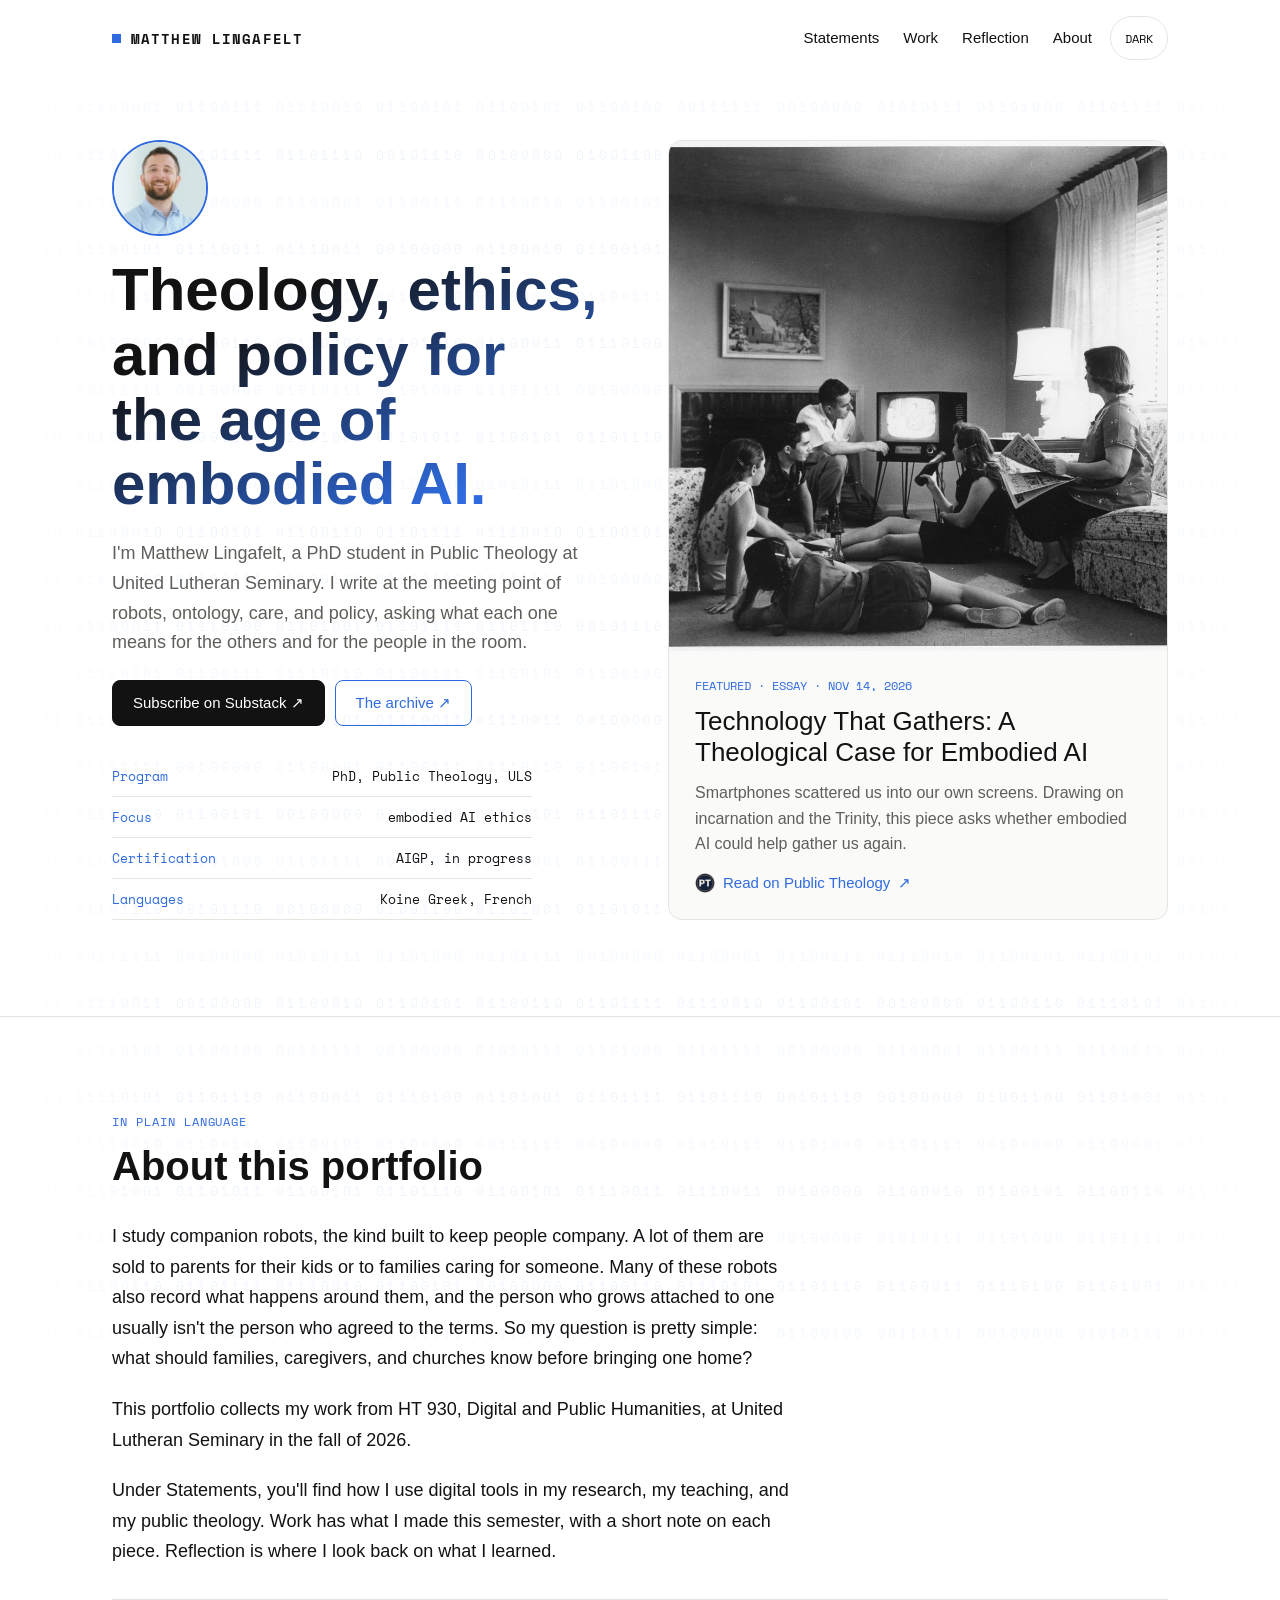
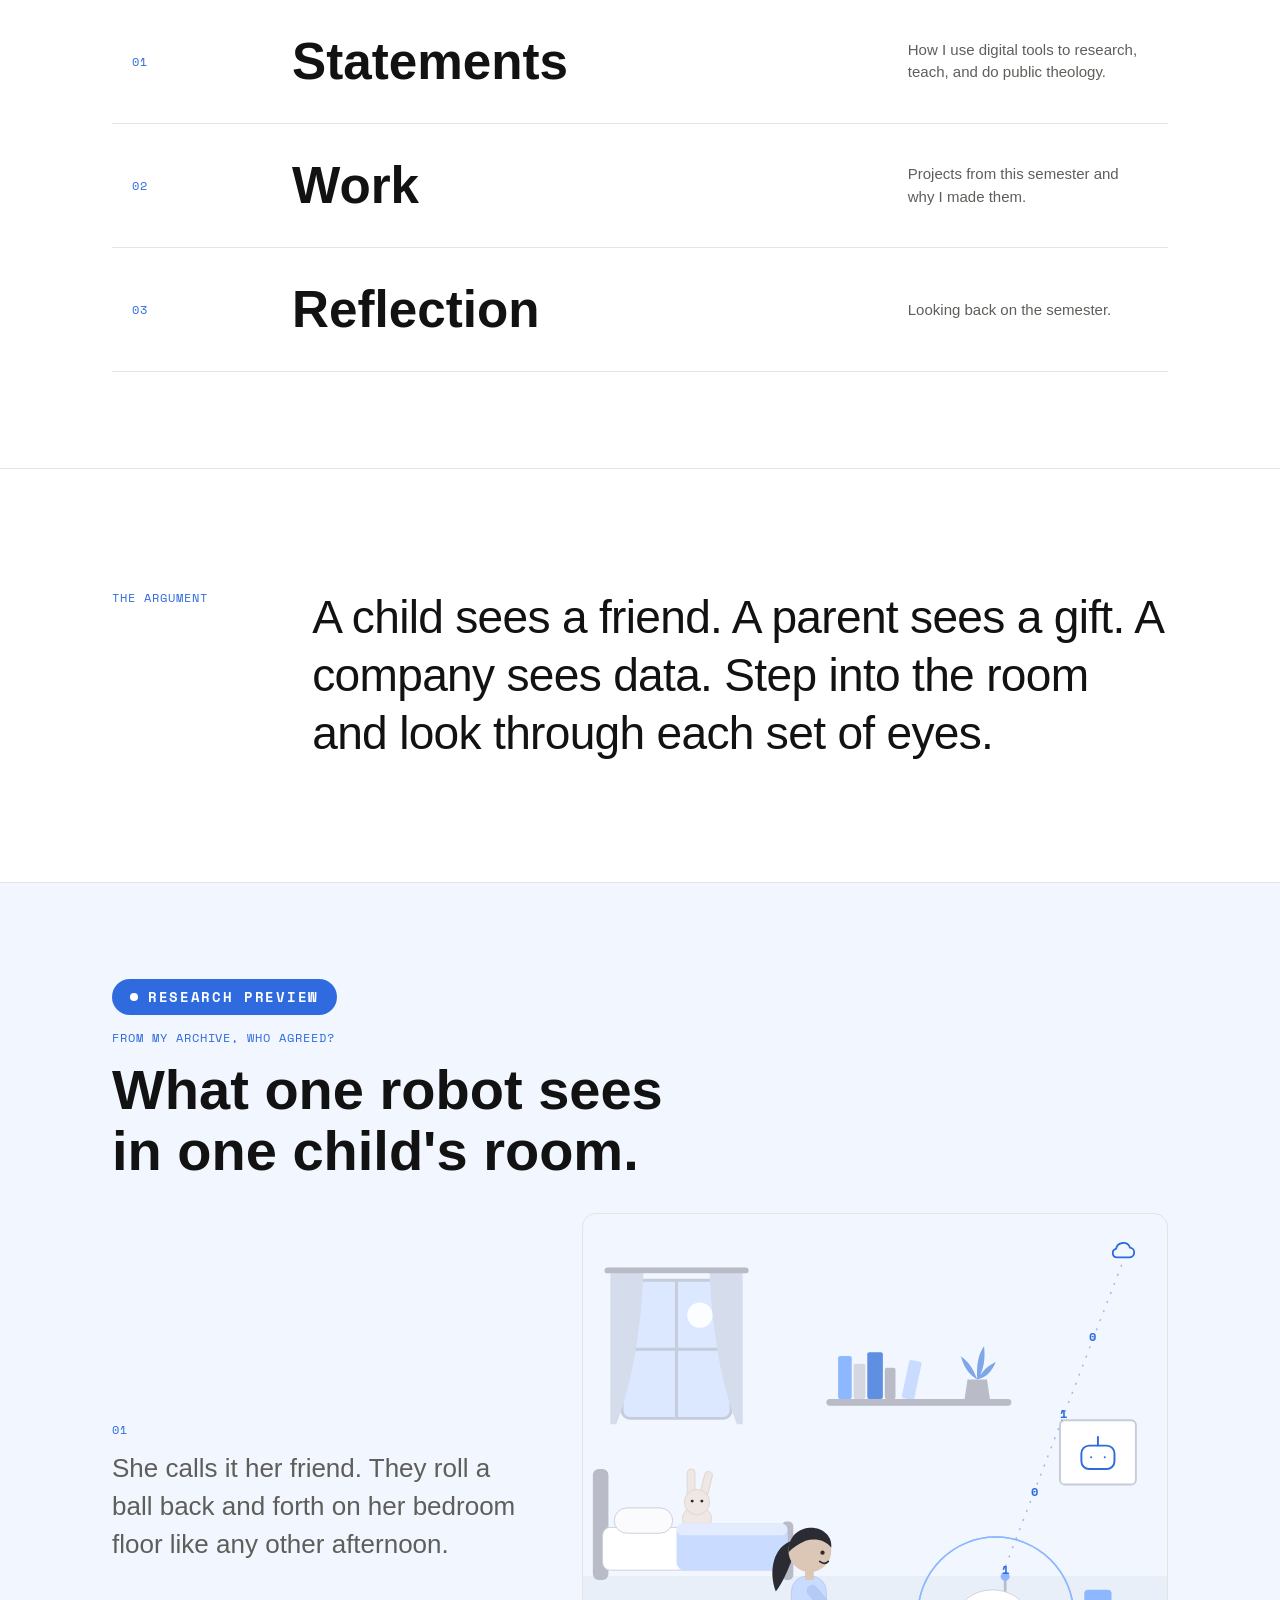
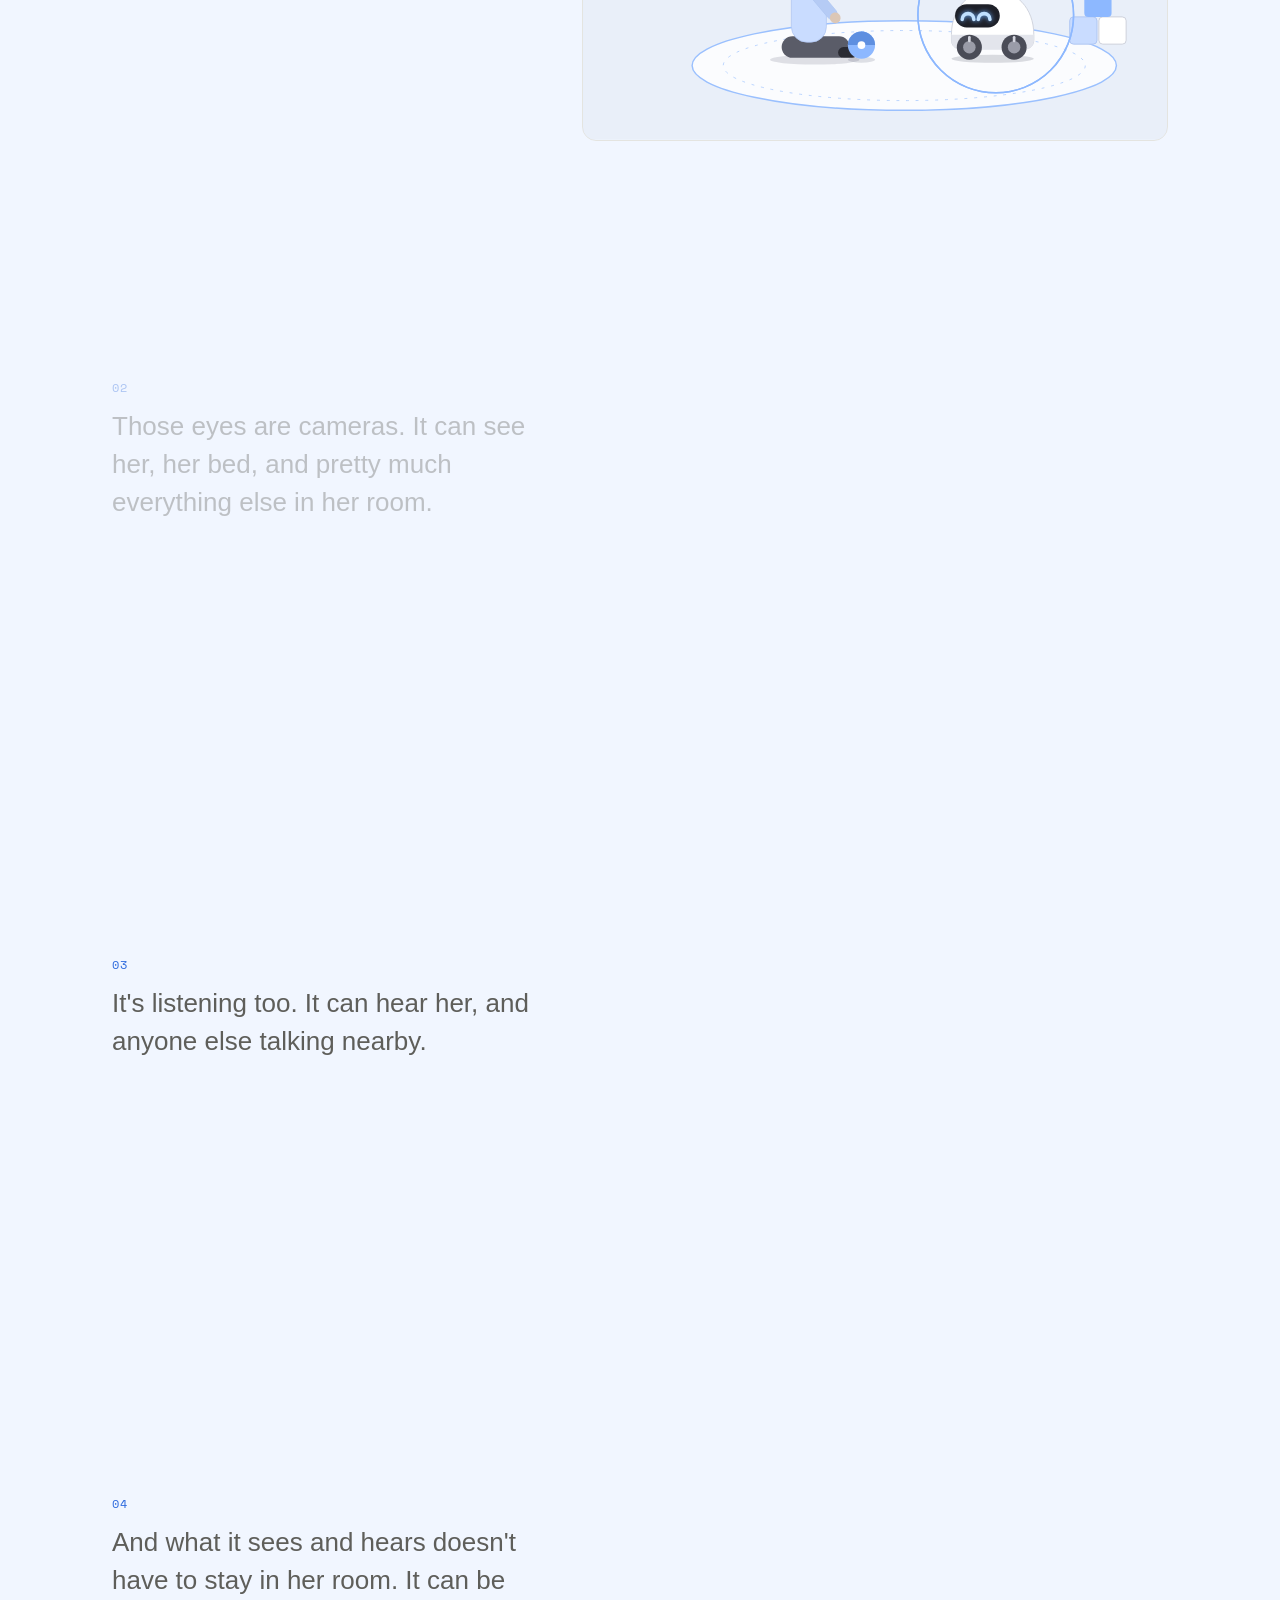
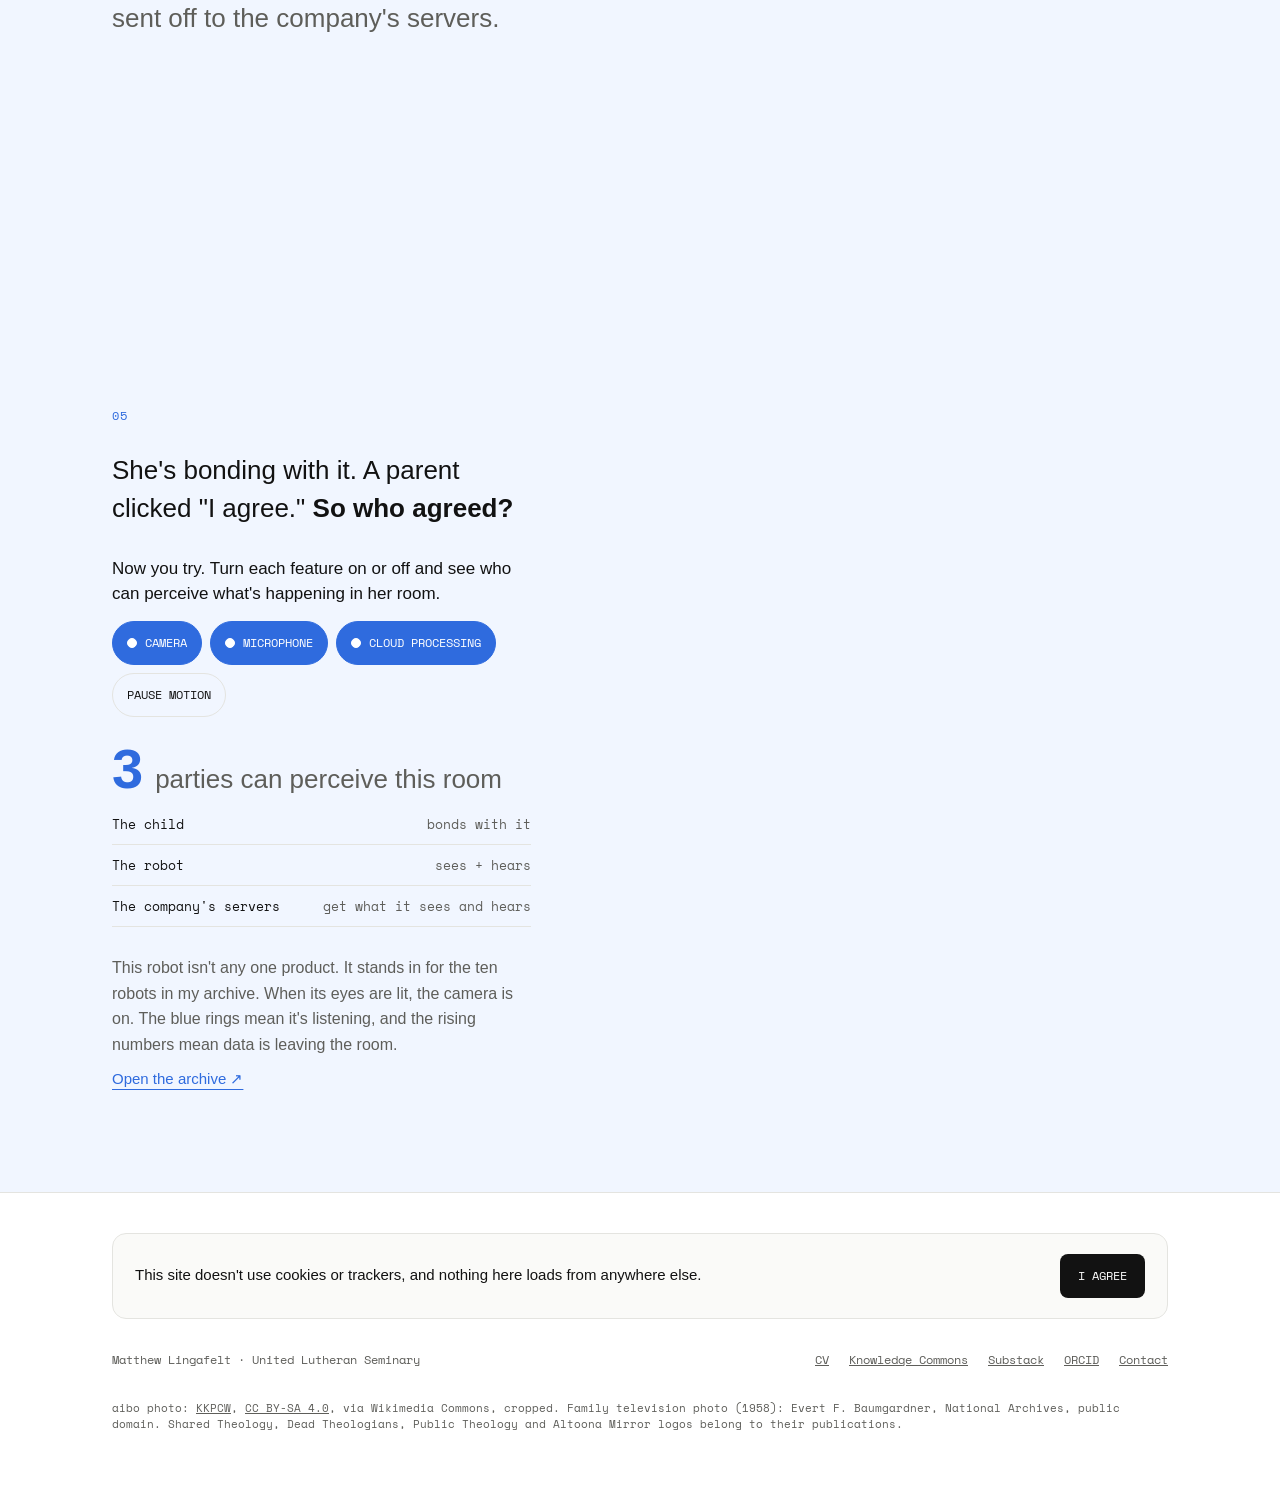
==== index.html @ e6d9fc23 "Five-page portfolio site: Home, Statements, Work, Reflection, About Replaces the single Folio page w" ====
<!doctype html>
<html lang="en">
<head>
<meta charset="utf-8">
<meta name="viewport" content="width=device-width, initial-scale=1">
<title>Matthew Lingafelt · Theology, ethics, and policy for the age of embodied AI</title>
<meta name="description" content="Matthew Lingafelt is a PhD student in Public Theology at United Lutheran Seminary. He writes at the meeting point of robots, ontology, care, and policy.">
<link rel="canonical" href="https://mattlingafelt.com/">
<meta property="og:url" content="https://mattlingafelt.com/">
<meta property="og:title" content="Matthew Lingafelt · Theology, ethics, and policy for the age of embodied AI">
<meta property="og:description" content="Matthew Lingafelt is a PhD student in Public Theology at United Lutheran Seminary. He writes at the meeting point of robots, ontology, care, and policy.">
<meta property="og:type" content="website">
<meta property="og:image" content="https://mattlingafelt.com/images/family-watching-television-1958.jpg">
<meta property="og:image:alt" content="A family watching television together in their living room, 1958.">
<link rel="icon" href="favicon.svg" type="image/svg+xml">
<link rel="stylesheet" href="css/site.css">
<script type="application/ld+json">
{
  "@context": "https://schema.org",
  "@type": "Person",
  "name": "Matthew Lingafelt",
  "jobTitle": "PhD student, Public Theology and Ethics",
  "affiliation": { "@type": "CollegeOrUniversity", "name": "United Lutheran Seminary" },
  "image": "https://mattlingafelt.com/headshot.jpg",
  "sameAs": [
    "https://orcid.org/0009-0001-2127-9851",
    "https://profile.hcommons.org/members/MRLingafelt/",
    "https://mrlingafelt.hcommons.org/",
    "https://sharedtheology.substack.com",
    "https://www.linkedin.com/in/matthew-lingafelt-4976b8158/"
  ],
  "knowsAbout": ["Public theology", "Theological ethics", "Embodied AI", "Companion robots", "AI governance", "Digital humanities"]
}
</script>
</head>
<body>
<a class="skip" href="#main">Skip to content</a>
<div class="binary" aria-hidden="true"></div>

<header class="top">
  <div class="wrap">
    <a class="brand" href="index.html">MATTHEW LINGAFELT</a>
    <nav aria-label="Primary">
      <a href="statements.html">Statements</a>
      <a href="work.html">Work</a>
      <a href="reflection.html">Reflection</a>
      <a href="about.html">About</a>
    </nav>
    <button type="button" class="pill" id="theme">Dark</button>
  </div>
</header>

<main id="main">
<section id="top" class="sec hero">
  <div class="wrap herocontent">
    <div class="intro">
      <img src="headshot.jpg" alt="Matthew Lingafelt" width="96" height="96">
      <h1>Theology, ethics, and policy for the age of embodied AI.</h1>
      <p class="lede" data-load>I'm Matthew Lingafelt, a PhD student in Public Theology at United Lutheran Seminary. I write at the meeting point of robots, ontology, care, and policy, asking what each one means for the others and for the people in the room.</p>
      <div class="cta">
        <a href="https://sharedtheology.substack.com">Subscribe on Substack ↗</a>
        <a href="https://whoagreed.hcommons.org">The archive ↗</a>
      </div>
      <dl class="facts">
        <div><dt>Program</dt><dd>PhD, Public Theology, ULS</dd></div>
        <div><dt>Focus</dt><dd>embodied AI ethics</dd></div>
        <div><dt>Certification</dt><dd>AIGP, in progress</dd></div>
        <div><dt>Languages</dt><dd>Koine Greek, French</dd></div>
      </dl>
    </div>
    <a class="feature" href="https://publictheology.com/technology-that-gathers-a-theological-case-for-embodied-ai/">
      <div class="banner"><img src="images/family-watching-television-1958.jpg" alt="" width="960" height="941"></div>
      <div>
        <span class="tag" style="letter-spacing:0">FEATURED · ESSAY · NOV 14, 2026</span>
        <h2>Technology That Gathers: A Theological Case for Embodied AI</h2>
        <p data-load>Smartphones scattered us into our own screens. Drawing on incarnation and the Trinity, this piece asks whether embodied AI could help gather us again.</p>
        <span class="read venue"><img src="logos/public-theology.png" alt="" width="20" height="20">Read on Public Theology <span class="ch-arrow" aria-hidden="true">↗</span></span>
      </div>
    </a>
  </div>
</section>

<section id="portfolio" class="sec">
  <div class="wrap panel">
    <div style="display:flex;flex-direction:column;gap:14px">
      <span class="tag">IN PLAIN LANGUAGE</span>
      <h2>About this portfolio</h2>
    </div>
    <div class="prose">
      <p>I study companion robots, the kind built to keep people company. A lot of them are sold to parents for their kids or to families caring for someone. Many of these robots also record what happens around them, and the person who grows attached to one usually isn't the person who agreed to the terms. So my question is pretty simple: what should families, caregivers, and churches know before bringing one home?</p>
      <p>This portfolio collects my work from HT 930, Digital and Public Humanities, at United Lutheran Seminary in the fall of 2026.</p>
      <p>Under Statements, you'll find how I use digital tools in my research, my teaching, and my public theology. Work has what I made this semester, with a short note on each piece. Reflection is where I look back on what I learned.</p>
    </div>
    <div class="list">
      <a class="ch up" href="statements.html">
        <span class="ch-fill" aria-hidden="true"></span>
        <span class="tag">01</span>
        <span class="ch-title">Statements</span>
        <span class="ch-info">How I use digital tools to research, teach, and do public theology.</span>
      </a>
      <a class="ch up" href="work.html">
        <span class="ch-fill" aria-hidden="true"></span>
        <span class="tag">02</span>
        <span class="ch-title">Work</span>
        <span class="ch-info">Projects from this semester and why I made them.</span>
      </a>
      <a class="ch up" href="reflection.html">
        <span class="ch-fill" aria-hidden="true"></span>
        <span class="tag">03</span>
        <span class="ch-title">Reflection</span>
        <span class="ch-info">Looking back on the semester.</span>
      </a>
    </div>
  </div>
</section>

<section class="sec">
  <div class="wrap panel split lectio">
    <span class="tag" style="flex:1 1 160px">THE ARGUMENT</span>
    <p data-words="ink cover 8 40 22">A child sees a friend. A parent sees a gift. A company sees data. Step into the room and look through each set of eyes.</p>
  </div>
</section>

<section id="room" class="sec noexit">
  <div class="shutter" aria-hidden="true"><svg viewBox="-100 -100 200 200" preserveAspectRatio="xMidYMid slice"></svg></div>
  <div class="wrap panel">
    <div style="display:flex;flex-direction:column;gap:14px">
      <span class="badge">RESEARCH PREVIEW</span>
      <span class="tag">FROM MY ARCHIVE, WHO AGREED?</span>
      <h2 style="font-size:clamp(34px,4.4vw,56px);line-height:1.08;text-wrap:balance">What one robot sees in one child's room.</h2>
    </div>

    <div class="story">
    <div class="room" role="img" aria-label="Animated illustration: a girl sits on the rug in her bedroom, rolling a ball back and forth with a small wheeled companion robot. Lit eyes, blue rings and rising digits show the robot watching, listening and sending data out.">
      <svg viewBox="0 0 600 540" aria-hidden="true">
        <rect class="floor" y="372" width="600" height="168"/>
        <!-- window -->
        <rect class="pane" x="40" y="68" width="112" height="142" rx="8"/>
        <circle cx="120" cy="104" r="13" fill="#FFFFFF" opacity=".9"/>
        <path class="frame" d="M96 68V210M40 139H152"/>
        <rect class="frame" x="40" y="68" width="112" height="142" rx="8"/>
        <path class="curtain" d="M28 60H62C60 110 52 170 34 216H28Z"/>
        <path class="curtain" d="M164 60H130C132 110 140 170 158 216H164Z"/>
        <rect class="wood" x="22" y="55" width="148" height="6" rx="3"/>
        <!-- shelf: books and a plant -->
        <rect x="262" y="146" width="14" height="44" rx="2" fill="#8DB8FF"/>
        <rect x="278" y="154" width="12" height="36" rx="2" fill="#D5D7E0"/>
        <rect x="292" y="142" width="16" height="48" rx="2" fill="#5E8FE0"/>
        <rect x="310" y="158" width="11" height="32" rx="2" fill="#B9BBC6"/>
        <rect x="327" y="150" width="13" height="40" rx="2" fill="#C9DCFF" transform="rotate(12 333 190)"/>
        <path d="M405 170C398 152 392 150 388 146C392 160 398 166 405 170ZM405 170C404 150 408 142 412 136C414 152 410 164 405 170ZM405 170C412 158 420 154 424 152C420 162 414 168 405 170Z" fill="#7FA6E8"/>
        <path d="M392 190h26l-3-20h-20Z" fill="#B9BBC6"/>
        <rect class="wood" x="250" y="190" width="190" height="7" rx="3.5"/>
        <!-- her drawing of the robot -->
        <rect class="paper" x="490" y="212" width="78" height="66" rx="5"/>
        <rect class="doodle" x="512" y="238" width="34" height="24" rx="8"/>
        <path class="doodle" d="M529 238v-9M522 250h.1M536 250h.1"/>
        <!-- bed, with a stuffed rabbit against the pillow -->
        <rect class="wood" x="10" y="262" width="16" height="114" rx="6"/>
        <rect class="wood" x="204" y="316" width="12" height="60" rx="5"/>
        <rect x="20" y="322" width="190" height="44" rx="8" fill="#FFFFFF" stroke="#CDD0DA"/>
        <rect x="32" y="302" width="60" height="26" rx="13" fill="#FBFBFE" stroke="#CDD0DA"/>
        <g fill="#EFE7E3" stroke="#D9CFC9" stroke-width=".75">
          <rect x="107" y="262" width="8" height="30" rx="4"/>
          <rect x="119" y="264" width="8" height="28" rx="4" transform="rotate(14 123 292)"/>
          <ellipse cx="117" cy="313" rx="15" ry="13"/>
          <circle cx="117" cy="296" r="13"/>
        </g>
        <path d="M112 295h.1M122 295h.1" stroke="#2A2B33" stroke-width="3" stroke-linecap="round"/>
        <rect x="96" y="318" width="114" height="48" rx="8" fill="#C9DCFF"/>
        <rect x="96" y="318" width="114" height="12" rx="6" fill="#E3ECFF"/>
        <!-- rug and blocks -->
        <ellipse class="rug" cx="330" cy="464" rx="218" ry="46"/>
        <ellipse cx="330" cy="464" rx="186" ry="36" fill="none" stroke="var(--soft)" stroke-dasharray="3 7" opacity=".6"/>
        <rect x="500" y="414" width="28" height="28" rx="4" fill="#C9DCFF" stroke="#AFC6F2"/>
        <rect x="530" y="414" width="28" height="28" rx="4" fill="#FFFFFF" stroke="#CDD0DA"/>
        <rect x="515" y="386" width="28" height="28" rx="4" fill="#8DB8FF"/>
        <!-- microphone rings -->
        <circle class="ring" cx="424" cy="412" r="80"/>
        <circle class="ring" cx="424" cy="412" r="80"/>
        <!-- the girl -->
        <ellipse cx="238" cy="458" rx="46" ry="5" fill="#0B1430" opacity=".12"/>
        <rect x="204" y="434" width="70" height="22" rx="11" fill="#5A5C68"/>
        <rect x="262" y="445" width="20" height="11" rx="5.5" fill="#2A2B33"/>
        <g class="play-lean">
          <path class="play-tail" d="M214 336C196 342 190 366 198 388C206 378 211 364 216 352Z" fill="#2A2B33"/>
          <rect x="214" y="372" width="36" height="68" rx="16" fill="#C9DCFF" stroke="#AFC6F2" stroke-width=".75"/>
          <rect x="228" y="362" width="9" height="14" fill="#DCC7B6"/>
          <circle cx="233" cy="346" r="22" fill="#DCC7B6"/>
          <path d="M211 347.5C211 330 222.7 322.5 234.5 322.5C246.2 322.5 256.5 331.3 255 343C249 334.3 237.4 332.8 228.6 335.7C221.3 338.7 215.4 343 211 347.5Z" fill="#2A2B33"/>
          <circle cx="246" cy="348" r="2.2" fill="#2A2B33"/>
          <path d="M243 357q5 4 9 0" fill="none" stroke="#2A2B33" stroke-width="1.6" stroke-linecap="round"/>
          <g class="play-arm">
            <rect x="229" y="382" width="11" height="42" rx="5.5" fill="#B5CBF5" stroke="#AFC6F2" stroke-width=".75"/>
            <circle cx="234.5" cy="424" r="5.5" fill="#DCC7B6"/>
          </g>
        </g>
        <!-- the ball they roll back and forth -->
        <g class="play-ball">
          <ellipse cx="286" cy="458" rx="14" ry="3" fill="#0B1430" opacity=".12"/>
          <g class="play-spin">
            <circle cx="286" cy="443" r="14" fill="#8DB8FF"/>
            <path d="M272 443a14 14 0 0 1 28 0Z" fill="#5E8FE0"/>
            <circle cx="286" cy="443" r="4" fill="#FFFFFF"/>
          </g>
        </g>
        <!-- the robot, facing her -->
        <g transform="translate(476 366) scale(-.92 .92)"><g class="play-bot">
          <ellipse cx="60" cy="99" rx="46" ry="4.5" fill="#0B1430" opacity=".14"/>
          <g class="fx-ant"><rect x="44.5" y="8" width="3" height="18" rx="1.5" fill="#B9BBC6"/><circle cx="46" cy="7" r="5" fill="#8DB8FF"/></g>
          <path d="M14 72C14 42 34 22 60 22C86 22 106 42 106 72L106 78C106 84 102 88 96 88L24 88C18 88 14 84 14 78Z" fill="#FFFFFF" stroke="#CDD0DA"/>
          <path d="M14 72L106 72L106 78C106 84 102 88 96 88L24 88C18 88 14 84 14 78Z" fill="#E3E5EC"/>
          <rect x="52" y="38" width="50" height="26" rx="13" fill="#1E2028"/>
          <g class="fx-blink" style="filter:drop-shadow(0 0 3px #6FB0FF)" fill="none" stroke="#BFE0FF" stroke-width="4" stroke-linecap="round"><path d="M63 55a6.5 6.5 0 0 1 13 0"/><path d="M81 55a6.5 6.5 0 0 1 13 0"/></g>
          <g class="play-wheel"><circle cx="36" cy="86" r="14" fill="#4A4C57"/><circle cx="36" cy="86" r="7" fill="#9A9CA8"/><rect x="34.5" y="73.5" width="3" height="7" rx="1.5" fill="#D5D7E0"/></g>
          <g class="play-wheel"><circle cx="86" cy="86" r="14" fill="#4A4C57"/><circle cx="86" cy="86" r="7" fill="#9A9CA8"/><rect x="84.5" y="73.5" width="3" height="7" rx="1.5" fill="#D5D7E0"/></g>
        </g></g>
        <!-- cloud processing: digits leave the robot for the cloud -->
        <g class="send">
          <path class="link" d="M434 362L555 48"/>
          <path class="fx-pulse" transform="translate(540 22) scale(1.25)" d="M7 18h10a4 4 0 0 0 .6-7.96A6 6 0 0 0 6.1 11.1 3.5 3.5 0 0 0 7 18Z"/>
          <text class="bit" x="430" y="370" style="--j:0">1</text>
          <text class="bit" x="430" y="370" style="--j:1">0</text>
          <text class="bit" x="430" y="370" style="--j:2">1</text>
          <text class="bit" x="430" y="370" style="--j:3">0</text>
        </g>
      </svg>
    </div>

    <ol class="steps">
      <li class="step" data-state=""><span class="step-n">01</span><p>She calls it her friend. They roll a ball back and forth on her bedroom floor like any other afternoon.</p></li>
      <li class="step" data-state="camera"><span class="step-n">02</span><p>Those eyes are cameras. It can see her, her bed, and pretty much everything else in her room.</p></li>
      <li class="step" data-state="camera mic"><span class="step-n">03</span><p>It's listening too. It can hear her, and anyone else talking nearby.</p></li>
      <li class="step" data-state="camera mic cloud"><span class="step-n">04</span><p>And what it sees and hears doesn't have to stay in her room. It can be sent off to the company's servers.</p></li>
      <li class="step final" data-state="camera mic cloud"><span class="step-n">05</span><p>She's bonding with it. A parent clicked "I agree." <strong>So who agreed?</strong></p>
        <div class="sense">
          <fieldset>
            <legend>Now you try. Turn each feature on or off and see who can perceive what's happening in her room.</legend>
            <label class="pill tog"><input type="checkbox" value="camera" checked>Camera</label>
            <label class="pill tog"><input type="checkbox" value="mic" checked>Microphone</label>
            <label class="pill tog"><input type="checkbox" value="cloud" checked>Cloud processing</label>
            <button type="button" class="pill" id="pause" aria-pressed="false">Pause motion</button>
          </fieldset>
          <div>
            <p class="count" aria-live="polite"><b id="n">3</b><span id="nl">parties can perceive this room</span></p>
            <ul class="parties" id="parties"></ul>
          </div>
        </div>
        <div class="caption">
          <p class="para" data-words="pmut cover 6 22 20">This robot isn't any one product. It stands in for the ten robots in my archive. When its eyes are lit, the camera is on. The blue rings mean it's listening, and the rising numbers mean data is leaving the room.</p>
          <a href="https://whoagreed.hcommons.org">Open the archive ↗</a>
        </div>
      </li>
    </ol>
    </div>
  </div>
</section>
</main>

<footer>
  <div class="wrap">
    <div class="consent" role="region" aria-label="Consent notice">
      <span id="consent" aria-live="polite">This site doesn't use cookies or trackers, and nothing here loads from anywhere else.</span>
      <button type="button" id="agree">I AGREE</button>
    </div>
    <div class="foot">
      <span>Matthew Lingafelt · United Lutheran Seminary</span>
      <nav aria-label="Elsewhere">
        <a href="https://mrlingafelt.hcommons.org/cv/">CV</a>
        <a href="https://profile.hcommons.org/members/MRLingafelt/">Knowledge Commons</a>
        <a href="https://sharedtheology.substack.com">Substack</a>
        <a href="https://orcid.org/0009-0001-2127-9851">ORCID</a>
        <a href="about.html#contact">Contact</a>
      </nav>
    </div>
    <p class="credit">aibo photo: <a href="https://commons.wikimedia.org/wiki/File:Aibo_ERS-1000_-_1.jpg">KKPCW</a>, <a href="https://creativecommons.org/licenses/by-sa/4.0/">CC BY-SA 4.0</a>, via Wikimedia Commons, cropped. Family television photo (1958): Evert F. Baumgardner, National Archives, public domain. Shared Theology, Dead Theologians, Public Theology and Altoona Mirror logos belong to their publications.</p>
  </div>
</footer>


<script src="js/site.js" defer></script>
</body>
</html>
---- css/site.css ----
/* fonts are served from this folder so the footer's "no third parties" stays true (all three are SIL Open Font License) */
@font-face{font-family:'Space Grotesk';font-weight:400 600;font-display:swap;src:url(../fonts/space-grotesk.woff2) format('woff2')}
@font-face{font-family:'Oxanium';font-weight:500 700;font-display:swap;src:url(../fonts/oxanium.woff2) format('woff2')}
@font-face{font-family:'Space Mono';font-weight:400;font-display:swap;src:url(../fonts/space-mono-400.woff2) format('woff2')}
@font-face{font-family:'Space Mono';font-weight:700;font-display:swap;src:url(../fonts/space-mono-700.woff2) format('woff2')}
/* white by default; dark only when the visitor asks for it */
:root{color-scheme:light;
--bg:light-dark(#FFFFFF,#111110);--ink:light-dark(#121212,#F3F3EF);--muted:light-dark(#5E5E5A,#A9A9A3);--line:light-dark(#E4E4E0,#2C2C2A);--card:light-dark(#FAFAF8,#181817);
--accent:light-dark(#2F6BDE,#8DB8FF);--soft:#8DB8FF;--wash:light-dark(#F1F6FF,#121A2B);--on-accent:light-dark(#FFFFFF,#0B1220);--shelf:light-dark(#D5DCEB,#2A3550);
--tone-a:light-dark(#6FA0F2,#5E8FE0);--tone-b:#8DB8FF;--ghost:light-dark(#D4D4D0,#3C3C3A);--flash:light-dark(#5B8FE8,#8DB8FF);
--mono:'Space Mono',ui-monospace,monospace;--display:'Oxanium','Space Grotesk',sans-serif}
:root[data-theme=dark]{color-scheme:dark}
*{box-sizing:border-box}
html{scroll-padding-top:76px}
body{margin:0;background:var(--bg);color:var(--ink);font-family:'Space Grotesk','Helvetica Neue',Arial,sans-serif}
a{color:inherit}a:hover{opacity:.7}
:focus-visible{outline:2px solid var(--accent);outline-offset:3px;border-radius:4px}
[hidden]{display:none!important}
h1,h2,h3,p,dl,dd,ul{margin:0}
ul{list-style:none;padding:0}
h1,h2,.ch-title{font-family:var(--display);font-weight:600}
h2{font-size:40px}
.wrap{max-width:1120px;margin:0 auto;padding-inline:32px}
.mono{font-family:var(--mono);font-size:12px}
.tag{font-family:var(--mono);font-size:12px;letter-spacing:.08em;color:var(--accent)}
.skip{position:absolute;left:-999px}.skip:focus{left:12px;top:12px;z-index:20;background:var(--bg);padding:10px 14px}
.pill{font-family:var(--mono);font-size:12px;text-transform:uppercase;padding:10px 14px;min-height:44px;border-radius:999px;cursor:pointer;background:transparent;color:var(--ink);border:1px solid var(--line);transition:background .2s,color .2s,border-color .2s}
.pill:hover{border-color:var(--accent)}
.pill[aria-pressed=true],.tog:has(:checked){background:var(--accent);color:var(--on-accent);border-color:var(--accent)}

.top{position:relative;z-index:9}
.top .wrap{padding-block:16px;display:flex;flex-wrap:wrap;justify-content:space-between;align-items:center;gap:12px 18px}
.top a{text-decoration:none}
.brand{display:inline-flex;align-items:center;gap:10px;font-family:var(--mono);font-weight:700;font-size:14px;letter-spacing:.08em}
.brand::before{content:"";width:9px;height:9px;background:var(--accent)}
.top nav{display:flex;flex-wrap:wrap;align-items:center;gap:8px 24px;font-size:15px}
.top nav a{padding-block:6px;border-bottom:2px solid transparent;transition:border-color .25s,color .25s}
.top nav a[aria-current]{color:var(--accent);border-color:var(--accent)}
.top nav{margin-left:auto}
@media (max-width:640px){.top nav{order:3;width:100%}}
@media (min-width:760px){.top{position:sticky;top:0;background:color-mix(in srgb,var(--bg) 82%,transparent);-webkit-backdrop-filter:blur(12px);backdrop-filter:blur(12px)}}

.sec{position:relative;overflow:clip;view-timeline-name:--p}
.sec:not(.hero){border-top:1px solid var(--line)}
.panel{padding-block:96px;display:flex;flex-direction:column;gap:32px}
.split{flex-direction:row;flex-wrap:wrap}
.head{display:flex;flex-wrap:wrap;justify-content:space-between;align-items:baseline;gap:12px 20px}

.herocontent{animation:resolve-load 1s ease-out both}
/* one continuous binary field behind every panel: faint between panels, swelling softly (JS sets --b) where one panel hands off to the next */
.binary{position:fixed;left:0;right:0;top:-40px;height:calc(100vh + 480px);z-index:-1;pointer-events:none;overflow:hidden;display:flex;flex-direction:column;justify-content:space-between;opacity:calc(.07 + .23*var(--b,0));transform:translateY(calc(var(--shift,0)*-1px));will-change:opacity,transform;-webkit-mask-image:linear-gradient(90deg,transparent,#000 12%,#000 88%,transparent);mask-image:linear-gradient(90deg,transparent,#000 12%,#000 88%,transparent)}
.row{white-space:nowrap;font:13px/1 var(--mono);letter-spacing:.24em;margin-left:-24px;color:var(--tone-a);animation:rip-x 3.6s ease-in-out infinite alternate,rip-o 2.8s ease-in-out infinite alternate;animation-delay:calc(var(--i)*-.3s),calc(var(--i)*-.42s)}
.row:nth-child(even){color:var(--tone-b)}
.sec.off .room *{animation-play-state:paused}

.herocontent{padding-block:64px 96px;display:flex;flex-wrap:wrap;gap:56px;align-items:stretch}
.intro{flex:1 1 420px;display:flex;flex-direction:column;gap:22px}
.intro img{width:96px;height:96px;border-radius:50%;object-fit:cover;border:2px solid var(--accent)}
h1{font-size:clamp(40px,5vw,60px);line-height:1.08}
/* the headline fades from ink into the accent blue in reading order: top-left to bottom-right */
.intro h1{width:fit-content;background:linear-gradient(to bottom right,var(--ink) 25%,var(--accent) 80%);-webkit-background-clip:text;background-clip:text;color:transparent}
.lede{font-size:18px;line-height:1.65;color:var(--muted)}
.cta{display:flex;flex-wrap:wrap;gap:10px}
.cta a{text-decoration:none;font-size:15px;padding:13px 20px;border-radius:8px;min-height:44px;display:inline-flex;align-items:center;border:1px solid var(--accent);color:var(--accent)}
.cta a:first-child{background:var(--ink);border-color:var(--ink);color:var(--bg);font-weight:500}
.facts{margin-top:8px;font-family:var(--mono);font-size:13px;max-width:420px}
.facts div,.parties li{display:flex;justify-content:space-between;gap:12px;padding:10px 0;border-bottom:1px solid var(--line)}
.facts dt{color:var(--accent)}
.feature{flex:1 1 420px;min-width:0;display:flex;flex-direction:column;border:1px solid var(--line);border-radius:14px;overflow:hidden;background:var(--card);text-decoration:none;transition:border-color .3s,transform .3s}
.feature:hover{opacity:1;border-color:var(--accent);transform:translateY(-3px)}
.feature .read{margin-top:4px;font-size:15px;color:var(--accent)}
.feature .ch-arrow{display:inline-block;font-size:inherit}
.feature:hover .ch-arrow,.feature:focus-visible .ch-arrow{transform:translate(4px,-4px)}
/* the photo grows to fill the card, so the card ends level with the left column */
.banner{flex:1 1 auto;min-height:220px;position:relative;background:#2a2a2a}
.banner img{position:absolute;inset:0;width:100%;height:100%;object-fit:cover;object-position:50% 62%}
.cosmos i{position:absolute;border-radius:50%}
.feature>div:last-child{padding:26px;display:flex;flex-direction:column;gap:12px}
.feature h2{font-family:inherit;font-size:26px;font-weight:500;line-height:1.2}
.feature p{font-size:16px;line-height:1.6;color:var(--muted)}

.room{position:relative;aspect-ratio:10/9;border:1px solid var(--line);border-radius:14px;background:var(--wash);overflow:clip}
.room svg{display:block;width:100%;height:100%}
.room.paused *{animation-play-state:paused!important}
/* camera = lit eyes, microphone = blue rings, cloud = digits travelling up to the cloud */
.room.nocam .fx-blink{opacity:.25;filter:none!important;animation:none}
.room.nomic .ring,.room:not(.cloud) .send{display:none}
.floor{fill:var(--shelf);opacity:.3}
.rug{fill:var(--bg);stroke:var(--soft);stroke-width:1.5;opacity:.85}
.wood{fill:light-dark(#B9BBC6,#4A5674)}
.frame{fill:none;stroke:light-dark(#C5CCDA,#3A4666);stroke-width:3}
.pane{fill:light-dark(#DCE8FF,#0B1430)}
.curtain{fill:var(--shelf)}
.paper{fill:var(--bg);stroke:light-dark(#C5CCDA,#3A4666);stroke-width:2}
.doodle{fill:none;stroke:var(--accent);stroke-width:2;stroke-linecap:round}
.ring{fill:none;stroke:var(--soft);stroke-width:1.5;transform-box:fill-box;transform-origin:50% 50%;animation:ping 3.2s ease-out infinite}
.ring+.ring{animation-delay:-1.6s}
.send{fill:none;stroke:var(--accent);stroke-width:1.5;stroke-linejoin:round}
.link{stroke-dasharray:2 8;opacity:.45;animation:flow 1.2s linear infinite}
.bit{fill:var(--accent);stroke:none;font:700 12px var(--mono);transform:translate(calc(var(--j)*30px),calc(var(--j)*-80px));animation:send 3.2s linear infinite;animation-delay:calc(var(--j)*-.8s)}
/* one beat of play: she pushes the ball, the robot rolls up and nudges it back */
.play-ball,.play-spin,.play-arm,.play-lean,.play-tail,.play-bot,.play-wheel{animation:1.6s ease-in-out infinite alternate}
.play-spin,.play-arm,.play-lean,.play-tail,.play-wheel,.fx-blink,.fx-ant{transform-box:fill-box}
.play-ball{animation-name:roll}
.play-spin{transform-origin:50% 50%;animation-name:ballspin}
.play-arm{transform-origin:50% 8%;transform:rotate(-40deg);animation-name:push}
.play-lean{transform-origin:30% 100%;animation-name:lean}
.play-tail{transform-origin:80% 0%;animation-name:sway}
.play-bot{animation-name:nudge}
.play-wheel{transform-origin:50% 50%;animation-name:wheel}
/* scroll story: the room stays pinned while the captions scroll past and switch its features on one by one */
/* the room panel is a tinted band, so the shutter reads as a lens opening onto her room */
#room{background:var(--wash)}
/* camera shutter: dark aperture blades over the panel's first screen, opening as it scrolls in (JS turns the blades) */
.shutter{position:absolute;left:0;right:0;top:0;height:100vh;z-index:5;pointer-events:none;will-change:transform}
.shutter svg{display:block;width:100%;height:100%}
.shutter polygon{fill:#0A0A0A;stroke:#6B6B6B;stroke-width:.35;stroke-linejoin:round}
.shutter.gone{display:none}
.badge{align-self:flex-start;display:inline-flex;align-items:center;gap:10px;padding:11px 18px;border-radius:999px;background:var(--accent);color:var(--on-accent);font:700 14px/1 var(--mono);letter-spacing:.12em}
.badge::before{content:"";width:8px;height:8px;border-radius:50%;background:currentColor;animation:fx-pulse 2.4s ease-in-out infinite}
.story{display:grid;gap:0 clamp(24px,4vw,56px)}
.story .room{position:sticky;top:12px;z-index:2;box-shadow:0 -12px 0 var(--wash)}
.steps{list-style:none;margin:0;padding:0}
.step{min-height:62vh;display:flex;flex-direction:column;justify-content:center;gap:12px;color:var(--muted);opacity:.35;transition:opacity .4s,color .4s}
.step.on{opacity:1;color:var(--ink)}
.step p{margin:0;font-size:clamp(20px,2.1vw,26px);line-height:1.45;text-wrap:pretty}
.step-n{font-family:var(--mono);font-size:12px;letter-spacing:.08em;color:var(--accent)}
.step.final{min-height:0;padding-block:18vh 8px;gap:28px}
.step.final .sense{grid-template-columns:1fr;gap:24px}
@media (min-width:760px){
.story{grid-template-columns:minmax(0,5fr) minmax(0,7fr);align-items:start}
.story .room{grid-column:2;grid-row:1;top:96px;width:min(100%,calc((100vh - 140px)*10/9));justify-self:end}
.steps{grid-column:1;grid-row:1}
}
.sense{display:grid;grid-template-columns:repeat(auto-fit,minmax(min(320px,100%),1fr));gap:24px 48px;align-items:start}
.sense fieldset{border:0;margin:0;padding:0;display:flex;flex-wrap:wrap;gap:8px}
.sense legend{padding:0;margin-bottom:14px;font-size:17px;line-height:1.5}
.tog{position:relative;display:inline-flex;align-items:center;gap:8px}
.tog input{position:absolute;opacity:0;pointer-events:none}
.tog::before{content:"";width:8px;height:8px;border-radius:50%;border:1.5px solid currentColor}
.tog:has(:checked)::before{background:currentColor}
.tog:has(:focus-visible){outline:2px solid var(--accent);outline-offset:3px}
.count{display:flex;align-items:baseline;gap:12px;font-size:16px;color:var(--muted)}
.count b{font:600 56px/1 var(--display);color:var(--accent)}
.parties{margin-top:6px;font-family:var(--mono);font-size:13px}
.parties span:last-child{color:var(--muted)}
.parties .dim{opacity:.5}
.caption{display:flex;flex-wrap:wrap;justify-content:space-between;align-items:center;gap:12px 32px}
.caption p{flex:999 1 420px;font-size:16px;line-height:1.6;color:var(--muted)}
.caption a{font-size:15px;color:var(--accent);text-underline-offset:5px}

.lectio{padding-block:120px;gap:40px}
.lectio p{flex:999 1 640px;min-width:0;font-size:clamp(30px,3.6vw,48px);line-height:1.25;font-weight:500;letter-spacing:-.015em}

.list{border-top:1px solid var(--line)}
.posts li{position:relative;isolation:isolate;overflow:clip;display:flex;flex-wrap:wrap;gap:8px 32px;align-items:baseline;padding:24px 20px;border-bottom:1px solid var(--line)}
.posts time{font-family:var(--mono);font-size:12px;color:var(--accent);flex:0 0 110px}
.posts .t{text-decoration:none;font-size:22px;font-weight:500;flex:999 1 420px;transition:transform .45s cubic-bezier(.2,.7,.2,1)}
/* same blue sweep as the Work rows; the title link stretches over the whole row */
.posts .t::after{content:"";position:absolute;inset:0}
.posts .t:hover{opacity:1}
.posts li:has(a)::before{content:"";position:absolute;inset:0;z-index:-1;background:var(--wash);transform:scaleX(0);transform-origin:0 50%;transition:transform .45s cubic-bezier(.2,.7,.2,1)}
.posts li:has(a:hover)::before,.posts li:has(a:focus-visible)::before{transform:scaleX(1)}
.posts li:has(a:hover) .t,.posts li:has(a:focus-visible) .t{transform:translateX(14px)}
.posts .mono{color:var(--muted)}
.tabs{display:flex;flex-wrap:wrap;gap:6px}

.ch{text-decoration:none;position:relative;overflow:clip;display:flex;flex-wrap:wrap;align-items:center;gap:16px 40px;padding:36px 20px;border-bottom:1px solid var(--line)}
.ch:hover{opacity:1}
.ch>*{position:relative}
.ch-fill{position:absolute;inset:0;background:var(--wash);transform:scaleX(0);transform-origin:0 50%;transition:transform .45s cubic-bezier(.2,.7,.2,1)}
.ch-title{flex:999 1 min(360px,100%);min-width:0;font-size:clamp(24px,4vw,52px);line-height:1;white-space:nowrap;transition:transform .45s cubic-bezier(.2,.7,.2,1)}
.ch-arrow{font-size:30px;color:var(--accent);transition:transform .35s}
.ch:hover .ch-fill,.ch:focus-visible .ch-fill{transform:scaleX(1)}
.ch:hover .ch-title,.ch:focus-visible .ch-title{transform:translateX(14px)}
.ch .tag{flex:0 0 120px}
.ch-title:has(.ch-logo){display:flex;align-items:center;gap:12px}
@media (max-width:359px){.ch-title{white-space:normal}}
.ch-logo{flex:none;width:clamp(30px,3vw,40px);height:auto;border-radius:9px}
.round,.venue img{border-radius:50%}
.venue img.sq{border-radius:4px}
.ch-logo.photo{border-radius:50%}
.credit{font-family:var(--mono);font-size:11px;color:var(--muted)}
.venue{display:inline-flex;align-items:center;gap:8px}
.ch-info{flex:1 1 240px;display:flex;flex-direction:column;gap:12px;font-size:15px;line-height:1.5;color:var(--muted)}
.sig{display:flex}
.sig span{background:var(--accent)}
.scan{gap:5px}.scan span{width:14px;height:14px;border-radius:3px;animation:scan 2.6s linear infinite;animation-delay:calc(var(--i)*.26s)}
.type{flex-direction:column;gap:5px}.type span{height:4px;border-radius:2px;transform-origin:0 50%;animation:type 4.2s ease-in-out infinite;animation-delay:calc(var(--i)*.5s)}
.type span:nth-child(2),.eq span:nth-child(3n+1){background:var(--soft)}
.eq{align-items:flex-end;gap:4px;height:28px}.eq span{width:5px;border-radius:2px;transform-origin:50% 100%;animation:eq .7s ease-in-out infinite alternate}
.eq span:nth-child(3n){animation-duration:.52s}.eq span:nth-child(3n+1){animation-duration:.86s}.eq span:nth-child(4n){animation-delay:-.3s}.eq span:nth-child(5n){animation-duration:1.1s}

.about h2{flex:1 1 220px}
.about div{flex:999 1 560px;min-width:0;display:flex;flex-direction:column;gap:20px;font-size:19px;line-height:1.7}
.about p+p{color:var(--muted)}

footer{border-top:1px solid var(--line)}
footer .wrap{padding-block:40px 56px;display:flex;flex-direction:column;gap:32px}
.consent{border:1px solid var(--line);border-radius:14px;padding:20px 22px;display:flex;flex-wrap:wrap;justify-content:space-between;align-items:center;gap:16px;background:var(--card);font-size:15px;line-height:1.5}
.consent button{font-family:var(--mono);font-size:12px;padding:12px 18px;min-height:44px;border-radius:8px;cursor:pointer;background:var(--ink);color:var(--bg);border:0}
.foot{display:flex;flex-wrap:wrap;justify-content:space-between;gap:20px;font-family:var(--mono);font-size:12px;color:var(--muted)}
.foot nav{display:flex;flex-wrap:wrap;gap:20px}

@keyframes ink{0%{color:var(--ghost);filter:blur(2.5px)}55%{color:var(--flash);filter:blur(0)}100%{color:var(--ink);filter:blur(0)}}
@keyframes mut{0%{color:var(--ghost);filter:blur(2.5px)}55%{color:var(--flash);filter:blur(0)}100%{color:var(--muted);filter:blur(0)}}
@keyframes up{from{opacity:0;transform:translateY(28px)}to{opacity:1;transform:none}}
@keyframes resolve{from{opacity:0}to{opacity:1}}
@keyframes dissolve{from{opacity:1}to{opacity:0}}
@keyframes resolve-load{0%{opacity:0}35%{opacity:0}100%{opacity:1}}
@keyframes rip-x{from{transform:translateX(-16px)}to{transform:translateX(16px)}}
@keyframes rip-o{from{opacity:.16}to{opacity:.9}}
@keyframes scan{0%,100%{opacity:.22}12%{opacity:1}30%{opacity:.22}}
@keyframes type{0%{transform:scaleX(0)}45%,85%{transform:scaleX(1)}100%{transform:scaleX(0)}}
@keyframes eq{from{transform:scaleY(.2)}to{transform:scaleY(1)}}
/* centre tracks the middle of the screen (-50vh to 50vh from the panel top across entry); the lens opens from 45%, then jumps huge so the tall panel is never clipped */
@keyframes ping{0%{transform:scale(.4);opacity:.55}100%{transform:scale(1.5);opacity:0}}
@keyframes roll{to{transform:translateX(58px)}}
@keyframes ballspin{to{transform:rotate(237deg)}}
@keyframes push{from{transform:rotate(-58deg)}to{transform:rotate(-26deg)}}
@keyframes lean{from{transform:rotate(5deg)}to{transform:rotate(0deg)}}
@keyframes sway{from{transform:rotate(-5deg)}to{transform:rotate(7deg)}}
@keyframes nudge{to{transform:translateX(11px)}}
@keyframes wheel{to{transform:rotate(70deg)}}
@keyframes send{0%{transform:translate(0,0);opacity:0}10%{opacity:1}88%{opacity:1}100%{transform:translate(121px,-326px);opacity:0}}
@keyframes flow{to{stroke-dashoffset:-10}}
@keyframes fx-blink{0%,92%,100%{transform:scaleY(1)}95%{transform:scaleY(.1)}}
@keyframes fx-ant{0%,100%{transform:rotate(-7deg)}50%{transform:rotate(7deg)}}
@keyframes fx-pulse{0%,100%{opacity:.35}50%{opacity:1}}
.fx-blink{transform-origin:50% 50%;animation:fx-blink 4.6s linear infinite}
.fx-ant{transform-origin:50% 100%;animation:fx-ant 1.3s ease-in-out infinite}
.fx-pulse{animation:fx-pulse 2.4s ease-in-out infinite}

/* words on screen at load resolve on a timer; everything else resolves on scroll */
.lw{animation:mut .8s ease both;animation-delay:calc(.7s + var(--i)*35ms)}
@supports (animation-timeline:scroll()){
.ink{animation:ink linear both;animation-timeline:--p}
.mut{animation:mut linear both;animation-timeline:--p}
.up{animation:up linear both;animation-timeline:view();animation-range:entry 0% cover 25%}
.panel{animation:resolve linear both;animation-timeline:--p;animation-range:entry 24% entry 64%}
/* exits are timed from the top of the screen (vh), not the panel's height, so tall panels and phones never fade content that is still being read */
@media (max-height:1400px){
.para{view-timeline-name:--w}
.pmut{animation:mut linear both;animation-timeline:--w}
.pink{animation:ink linear both;animation-timeline:--w}
.panel{animation:resolve linear both,dissolve linear forwards;animation-timeline:--p,--p;animation-range:entry 24% entry 64%,exit calc(100% - 48vh) exit 100%}
.herocontent{animation:resolve-load 1s ease-out both,dissolve linear forwards;animation-timeline:auto,--p;animation-range:normal,exit calc(100% - 48vh) exit 100%}
.noexit .panel{animation:resolve linear both;animation-timeline:--p;animation-range:entry 24% entry 64%}
}
}
@media (prefers-reduced-motion:no-preference){html{scroll-behavior:smooth}}
@media (prefers-reduced-motion:reduce){
.ink,.mut,.pmut,.pink,.lw,.up,.panel,.herocontent{animation:none}
.binary,.shutter{display:none}
.room *,.sig *{animation:none!important}
}

/* inner pages: a reading column, the plain-language label, cards and the in-page list */
.prose{max-width:68ch;display:flex;flex-direction:column;gap:20px;font-size:18px;line-height:1.7}
.prose a,.card a,.toc a{color:var(--accent);text-underline-offset:5px}
.toc{display:flex;flex-wrap:wrap;gap:8px 24px;font-size:15px}
.plain{max-width:68ch;display:flex;flex-direction:column;gap:10px}
.cards{display:grid;grid-template-columns:1fr;gap:24px}
@media (min-width:760px){.cards{grid-template-columns:1fr 1fr}}
.card{min-width:0;border:1px solid var(--line);border-radius:14px;background:var(--card);padding:26px;display:flex;flex-direction:column;gap:12px}
.card h3{font-size:24px;font-weight:500;line-height:1.2}
.card p,.card details{font-size:16px;line-height:1.6;color:var(--muted)}
.card img,.card video{display:block;max-width:100%;height:auto;border-radius:8px;border:1px solid var(--line)}
.card summary{cursor:pointer;color:var(--accent);padding-block:8px}
.card a{font-size:15px;margin-top:auto}
.posts p{flex:1 1 100%;font-size:16px;line-height:1.5;color:var(--muted)}
@media (min-width:760px){.posts p{padding-left:142px}}
.exp{max-width:68ch;font-size:18px;line-height:1.6}
.exp dt{font-family:var(--mono);font-size:12px;letter-spacing:.08em;text-transform:uppercase;color:var(--accent);margin-top:28px}
.exp dt:first-child{margin-top:0}
.exp dd{padding-block:10px;border-bottom:1px solid var(--line)}
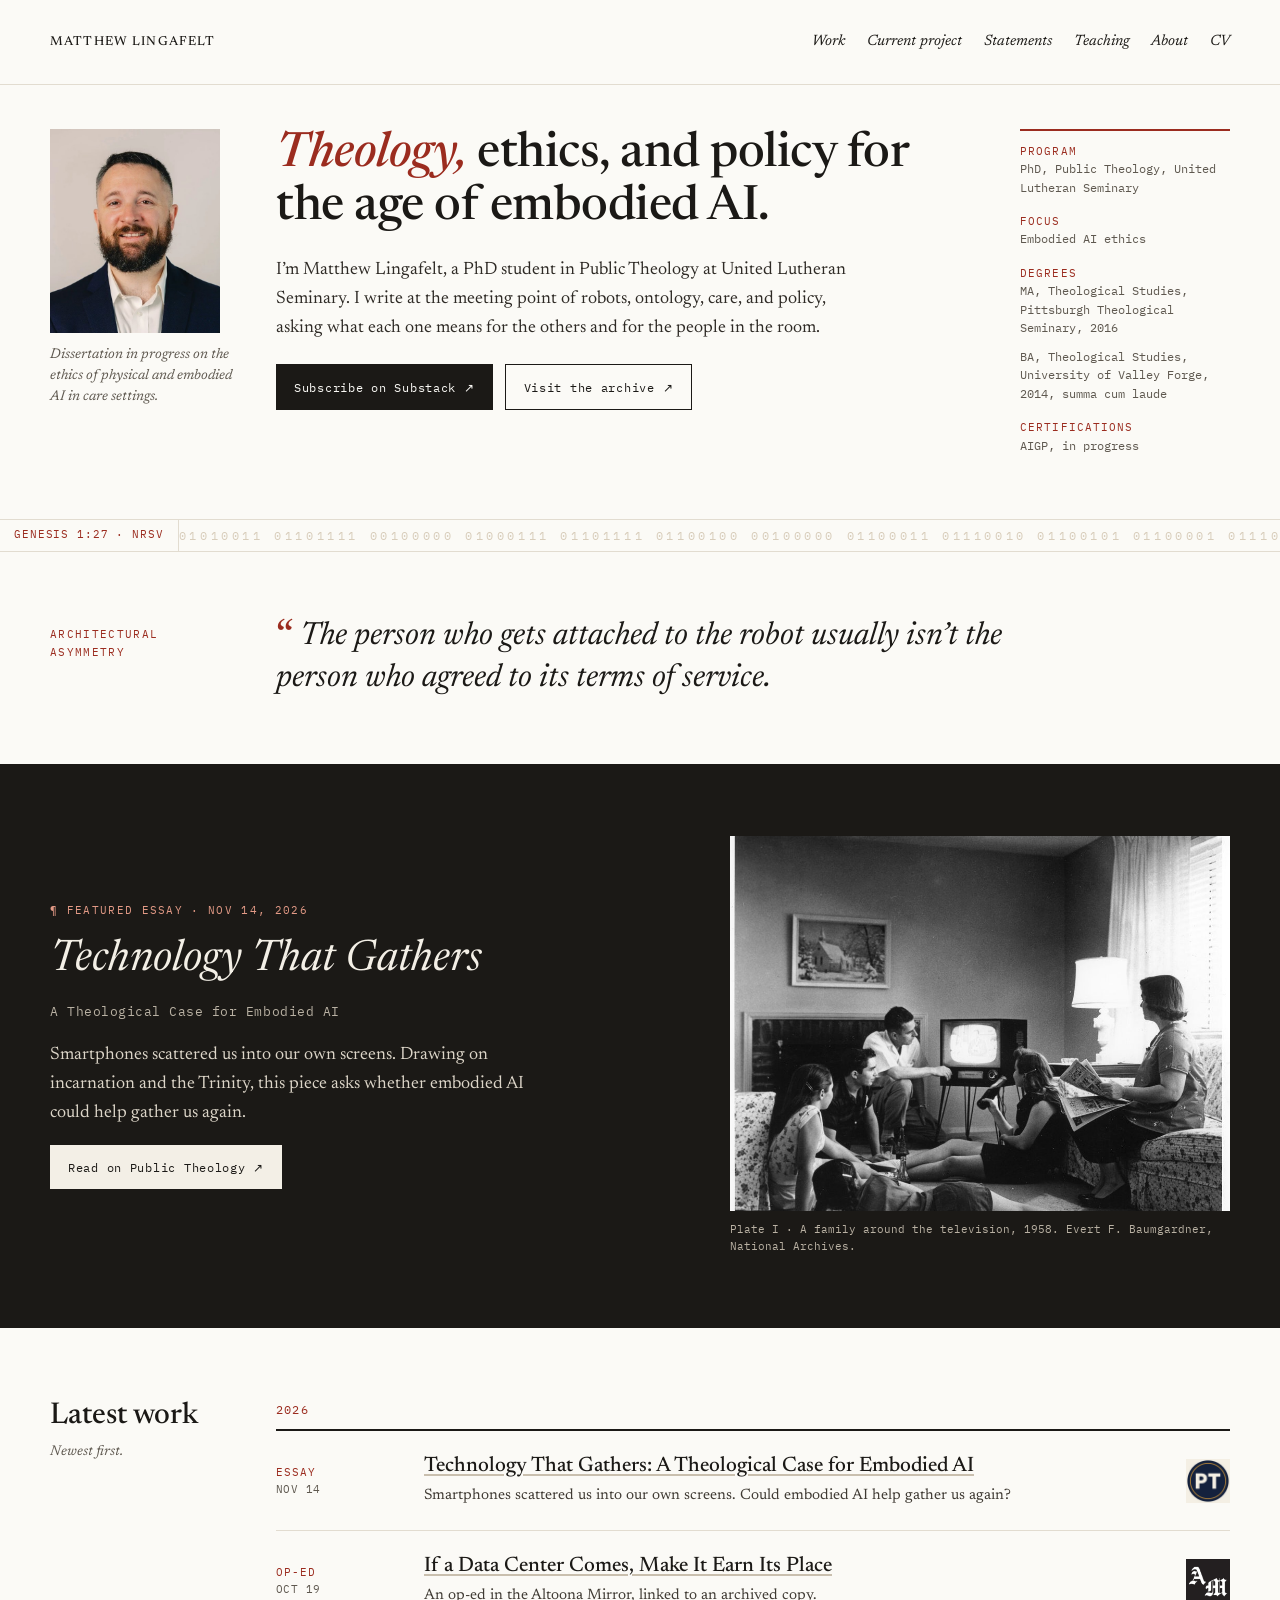
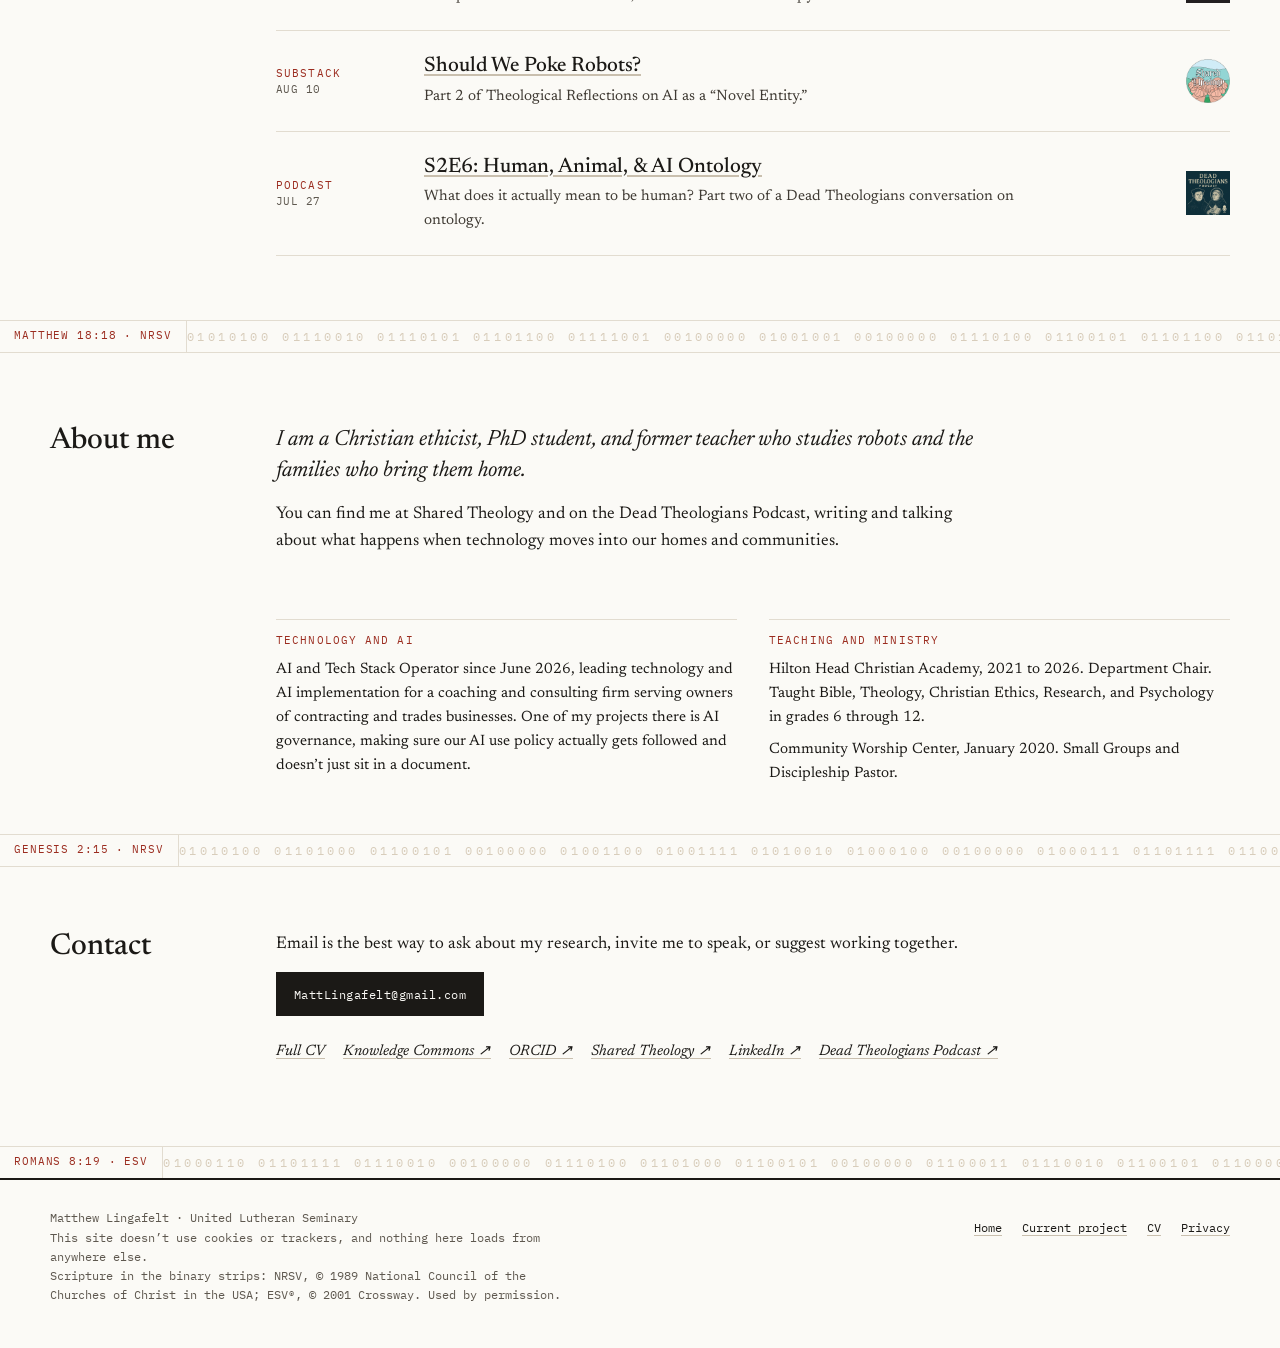
==== commit 7feae402: "Design D (Glossa): seven-page site with self-hosted fonts Home, Current project, Statements, Teachin" ====
--- a/index.html
+++ b/index.html
@@ -6,278 +6,273 @@
 <title>Matthew Lingafelt · Theology, ethics, and policy for the age of embodied AI</title>
 <meta name="description" content="Matthew Lingafelt is a PhD student in Public Theology at United Lutheran Seminary. He writes at the meeting point of robots, ontology, care, and policy.">
 <link rel="canonical" href="https://mattlingafelt.com/">
+<meta property="og:type" content="profile">
+<meta property="og:site_name" content="Matthew Lingafelt">
 <meta property="og:url" content="https://mattlingafelt.com/">
 <meta property="og:title" content="Matthew Lingafelt · Theology, ethics, and policy for the age of embodied AI">
 <meta property="og:description" content="Matthew Lingafelt is a PhD student in Public Theology at United Lutheran Seminary. He writes at the meeting point of robots, ontology, care, and policy.">
-<meta property="og:type" content="website">
 <meta property="og:image" content="https://mattlingafelt.com/images/family-watching-television-1958.jpg">
-<meta property="og:image:alt" content="A family watching television together in their living room, 1958.">
-<link rel="icon" href="favicon.svg" type="image/svg+xml">
-<link rel="stylesheet" href="css/site.css">
+<meta property="og:image:alt" content="A family in 1958 gathered in their living room around a television set">
+<meta name="twitter:card" content="summary_large_image">
+<link rel="icon" href="/favicon.svg" type="image/svg+xml">
+<link rel="preload" href="/fonts/newsreader-roman.woff2" as="font" type="font/woff2" crossorigin>
+<link rel="stylesheet" href="/css/base.css">
+<style>
+body{margin:0;background:#FBFAF6}
+a{color:#1B1916;text-decoration-color:#C9BFAE;text-underline-offset:3px}
+a:hover{color:#9B2C1F}
+@keyframes binL{from{transform:translateX(0)}to{transform:translateX(-50%)}}
+@keyframes binR{from{transform:translateX(-50%)}to{transform:translateX(0)}}
+.bin-track{display:flex;width:max-content;white-space:nowrap}
+.bin-l{animation:binL 120s linear infinite}
+.bin-r{animation:binR 120s linear infinite}
+@media (prefers-reduced-motion: reduce){.bin-l,.bin-r{animation:none}}
+</style>
 <script type="application/ld+json">
 {
-  "@context": "https://schema.org",
+ "@context": "https://schema.org",
+ "@type": "ProfilePage",
+ "url": "https://mattlingafelt.com/",
+ "mainEntity": {
   "@type": "Person",
+  "@id": "https://mattlingafelt.com/#person",
   "name": "Matthew Lingafelt",
-  "jobTitle": "PhD student, Public Theology and Ethics",
-  "affiliation": { "@type": "CollegeOrUniversity", "name": "United Lutheran Seminary" },
-  "image": "https://mattlingafelt.com/headshot.jpg",
+  "alternateName": "Matt Lingafelt",
+  "url": "https://mattlingafelt.com/",
+  "image": "https://mattlingafelt.com/images/headshot-color.jpg",
+  "jobTitle": "PhD student, Public Theology",
+  "affiliation": {
+   "@type": "CollegeOrUniversity",
+   "name": "United Lutheran Seminary"
+  },
   "sameAs": [
-    "https://orcid.org/0009-0001-2127-9851",
-    "https://profile.hcommons.org/members/MRLingafelt/",
-    "https://mrlingafelt.hcommons.org/",
-    "https://sharedtheology.substack.com",
-    "https://www.linkedin.com/in/matthew-lingafelt-4976b8158/"
+   "https://orcid.org/0009-0001-2127-9851",
+   "https://profile.hcommons.org/members/MRLingafelt/",
+   "https://mrlingafelt.hcommons.org/",
+   "https://sharedtheology.substack.com",
+   "https://www.linkedin.com/in/matthew-lingafelt-4976b8158/",
+   "https://open.spotify.com/show/0AvS3p5VxiqDYNdGbd88li"
   ],
-  "knowsAbout": ["Public theology", "Theological ethics", "Embodied AI", "Companion robots", "AI governance", "Digital humanities"]
+  "knowsAbout": [
+   "Public theology",
+   "Christian ethics",
+   "Embodied AI",
+   "Companion robots",
+   "AI governance",
+   "Digital humanities"
+  ]
+ }
 }
 </script>
 </head>
 <body>
-<a class="skip" href="#main">Skip to content</a>
-<div class="binary" aria-hidden="true"></div>
-
-<header class="top">
-  <div class="wrap">
-    <a class="brand" href="index.html">MATTHEW LINGAFELT</a>
-    <nav aria-label="Primary">
-      <a href="statements.html">Statements</a>
-      <a href="work.html">Work</a>
-      <a href="reflection.html">Reflection</a>
-      <a href="about.html">About</a>
-    </nav>
-    <button type="button" class="pill" id="theme">Dark</button>
-  </div>
-</header>
-
-<main id="main">
-<section id="top" class="sec hero">
-  <div class="wrap herocontent">
-    <div class="intro">
-      <img src="headshot.jpg" alt="Matthew Lingafelt" width="96" height="96">
-      <h1>Theology, ethics, and policy for the age of embodied AI.</h1>
-      <p class="lede" data-load>I'm Matthew Lingafelt, a PhD student in Public Theology at United Lutheran Seminary. I write at the meeting point of robots, ontology, care, and policy, asking what each one means for the others and for the people in the room.</p>
-      <div class="cta">
-        <a href="https://sharedtheology.substack.com">Subscribe on Substack ↗</a>
-        <a href="https://whoagreed.hcommons.org">The archive ↗</a>
-      </div>
-      <dl class="facts">
-        <div><dt>Program</dt><dd>PhD, Public Theology, ULS</dd></div>
-        <div><dt>Focus</dt><dd>embodied AI ethics</dd></div>
-        <div><dt>Certification</dt><dd>AIGP, in progress</dd></div>
-        <div><dt>Languages</dt><dd>Koine Greek, French</dd></div>
-      </dl>
-    </div>
-    <a class="feature" href="https://publictheology.com/technology-that-gathers-a-theological-case-for-embodied-ai/">
-      <div class="banner"><img src="images/family-watching-television-1958.jpg" alt="" width="960" height="941"></div>
-      <div>
-        <span class="tag" style="letter-spacing:0">FEATURED · ESSAY · NOV 14, 2026</span>
-        <h2>Technology That Gathers: A Theological Case for Embodied AI</h2>
-        <p data-load>Smartphones scattered us into our own screens. Drawing on incarnation and the Trinity, this piece asks whether embodied AI could help gather us again.</p>
-        <span class="read venue"><img src="logos/public-theology.png" alt="" width="20" height="20">Read on Public Theology <span class="ch-arrow" aria-hidden="true">↗</span></span>
-      </div>
-    </a>
-  </div>
-</section>
-
-<section id="portfolio" class="sec">
-  <div class="wrap panel">
-    <div style="display:flex;flex-direction:column;gap:14px">
-      <span class="tag">IN PLAIN LANGUAGE</span>
-      <h2>About this portfolio</h2>
-    </div>
-    <div class="prose">
-      <p>I study companion robots, the kind built to keep people company. A lot of them are sold to parents for their kids or to families caring for someone. Many of these robots also record what happens around them, and the person who grows attached to one usually isn't the person who agreed to the terms. So my question is pretty simple: what should families, caregivers, and churches know before bringing one home?</p>
-      <p>This portfolio collects my work from HT 930, Digital and Public Humanities, at United Lutheran Seminary in the fall of 2026.</p>
-      <p>Under Statements, you'll find how I use digital tools in my research, my teaching, and my public theology. Work has what I made this semester, with a short note on each piece. Reflection is where I look back on what I learned.</p>
-    </div>
-    <div class="list">
-      <a class="ch up" href="statements.html">
-        <span class="ch-fill" aria-hidden="true"></span>
-        <span class="tag">01</span>
-        <span class="ch-title">Statements</span>
-        <span class="ch-info">How I use digital tools to research, teach, and do public theology.</span>
-      </a>
-      <a class="ch up" href="work.html">
-        <span class="ch-fill" aria-hidden="true"></span>
-        <span class="tag">02</span>
-        <span class="ch-title">Work</span>
-        <span class="ch-info">Projects from this semester and why I made them.</span>
-      </a>
-      <a class="ch up" href="reflection.html">
-        <span class="ch-fill" aria-hidden="true"></span>
-        <span class="tag">03</span>
-        <span class="ch-title">Reflection</span>
-        <span class="ch-info">Looking back on the semester.</span>
-      </a>
-    </div>
-  </div>
-</section>
-
-<section class="sec">
-  <div class="wrap panel split lectio">
-    <span class="tag" style="flex:1 1 160px">THE ARGUMENT</span>
-    <p data-words="ink cover 8 40 22">A child sees a friend. A parent sees a gift. A company sees data. Step into the room and look through each set of eyes.</p>
-  </div>
-</section>
-
-<section id="room" class="sec noexit">
-  <div class="shutter" aria-hidden="true"><svg viewBox="-100 -100 200 200" preserveAspectRatio="xMidYMid slice"></svg></div>
-  <div class="wrap panel">
-    <div style="display:flex;flex-direction:column;gap:14px">
-      <span class="badge">RESEARCH PREVIEW</span>
-      <span class="tag">FROM MY ARCHIVE, WHO AGREED?</span>
-      <h2 style="font-size:clamp(34px,4.4vw,56px);line-height:1.08;text-wrap:balance">What one robot sees in one child's room.</h2>
-    </div>
-
-    <div class="story">
-    <div class="room" role="img" aria-label="Animated illustration: a girl sits on the rug in her bedroom, rolling a ball back and forth with a small wheeled companion robot. Lit eyes, blue rings and rising digits show the robot watching, listening and sending data out.">
-      <svg viewBox="0 0 600 540" aria-hidden="true">
-        <rect class="floor" y="372" width="600" height="168"/>
-        <!-- window -->
-        <rect class="pane" x="40" y="68" width="112" height="142" rx="8"/>
-        <circle cx="120" cy="104" r="13" fill="#FFFFFF" opacity=".9"/>
-        <path class="frame" d="M96 68V210M40 139H152"/>
-        <rect class="frame" x="40" y="68" width="112" height="142" rx="8"/>
-        <path class="curtain" d="M28 60H62C60 110 52 170 34 216H28Z"/>
-        <path class="curtain" d="M164 60H130C132 110 140 170 158 216H164Z"/>
-        <rect class="wood" x="22" y="55" width="148" height="6" rx="3"/>
-        <!-- shelf: books and a plant -->
-        <rect x="262" y="146" width="14" height="44" rx="2" fill="#8DB8FF"/>
-        <rect x="278" y="154" width="12" height="36" rx="2" fill="#D5D7E0"/>
-        <rect x="292" y="142" width="16" height="48" rx="2" fill="#5E8FE0"/>
-        <rect x="310" y="158" width="11" height="32" rx="2" fill="#B9BBC6"/>
-        <rect x="327" y="150" width="13" height="40" rx="2" fill="#C9DCFF" transform="rotate(12 333 190)"/>
-        <path d="M405 170C398 152 392 150 388 146C392 160 398 166 405 170ZM405 170C404 150 408 142 412 136C414 152 410 164 405 170ZM405 170C412 158 420 154 424 152C420 162 414 168 405 170Z" fill="#7FA6E8"/>
-        <path d="M392 190h26l-3-20h-20Z" fill="#B9BBC6"/>
-        <rect class="wood" x="250" y="190" width="190" height="7" rx="3.5"/>
-        <!-- her drawing of the robot -->
-        <rect class="paper" x="490" y="212" width="78" height="66" rx="5"/>
-        <rect class="doodle" x="512" y="238" width="34" height="24" rx="8"/>
-        <path class="doodle" d="M529 238v-9M522 250h.1M536 250h.1"/>
-        <!-- bed, with a stuffed rabbit against the pillow -->
-        <rect class="wood" x="10" y="262" width="16" height="114" rx="6"/>
-        <rect class="wood" x="204" y="316" width="12" height="60" rx="5"/>
-        <rect x="20" y="322" width="190" height="44" rx="8" fill="#FFFFFF" stroke="#CDD0DA"/>
-        <rect x="32" y="302" width="60" height="26" rx="13" fill="#FBFBFE" stroke="#CDD0DA"/>
-        <g fill="#EFE7E3" stroke="#D9CFC9" stroke-width=".75">
-          <rect x="107" y="262" width="8" height="30" rx="4"/>
-          <rect x="119" y="264" width="8" height="28" rx="4" transform="rotate(14 123 292)"/>
-          <ellipse cx="117" cy="313" rx="15" ry="13"/>
-          <circle cx="117" cy="296" r="13"/>
-        </g>
-        <path d="M112 295h.1M122 295h.1" stroke="#2A2B33" stroke-width="3" stroke-linecap="round"/>
-        <rect x="96" y="318" width="114" height="48" rx="8" fill="#C9DCFF"/>
-        <rect x="96" y="318" width="114" height="12" rx="6" fill="#E3ECFF"/>
-        <!-- rug and blocks -->
-        <ellipse class="rug" cx="330" cy="464" rx="218" ry="46"/>
-        <ellipse cx="330" cy="464" rx="186" ry="36" fill="none" stroke="var(--soft)" stroke-dasharray="3 7" opacity=".6"/>
-        <rect x="500" y="414" width="28" height="28" rx="4" fill="#C9DCFF" stroke="#AFC6F2"/>
-        <rect x="530" y="414" width="28" height="28" rx="4" fill="#FFFFFF" stroke="#CDD0DA"/>
-        <rect x="515" y="386" width="28" height="28" rx="4" fill="#8DB8FF"/>
-        <!-- microphone rings -->
-        <circle class="ring" cx="424" cy="412" r="80"/>
-        <circle class="ring" cx="424" cy="412" r="80"/>
-        <!-- the girl -->
-        <ellipse cx="238" cy="458" rx="46" ry="5" fill="#0B1430" opacity=".12"/>
-        <rect x="204" y="434" width="70" height="22" rx="11" fill="#5A5C68"/>
-        <rect x="262" y="445" width="20" height="11" rx="5.5" fill="#2A2B33"/>
-        <g class="play-lean">
-          <path class="play-tail" d="M214 336C196 342 190 366 198 388C206 378 211 364 216 352Z" fill="#2A2B33"/>
-          <rect x="214" y="372" width="36" height="68" rx="16" fill="#C9DCFF" stroke="#AFC6F2" stroke-width=".75"/>
-          <rect x="228" y="362" width="9" height="14" fill="#DCC7B6"/>
-          <circle cx="233" cy="346" r="22" fill="#DCC7B6"/>
-          <path d="M211 347.5C211 330 222.7 322.5 234.5 322.5C246.2 322.5 256.5 331.3 255 343C249 334.3 237.4 332.8 228.6 335.7C221.3 338.7 215.4 343 211 347.5Z" fill="#2A2B33"/>
-          <circle cx="246" cy="348" r="2.2" fill="#2A2B33"/>
-          <path d="M243 357q5 4 9 0" fill="none" stroke="#2A2B33" stroke-width="1.6" stroke-linecap="round"/>
-          <g class="play-arm">
-            <rect x="229" y="382" width="11" height="42" rx="5.5" fill="#B5CBF5" stroke="#AFC6F2" stroke-width=".75"/>
-            <circle cx="234.5" cy="424" r="5.5" fill="#DCC7B6"/>
-          </g>
-        </g>
-        <!-- the ball they roll back and forth -->
-        <g class="play-ball">
-          <ellipse cx="286" cy="458" rx="14" ry="3" fill="#0B1430" opacity=".12"/>
-          <g class="play-spin">
-            <circle cx="286" cy="443" r="14" fill="#8DB8FF"/>
-            <path d="M272 443a14 14 0 0 1 28 0Z" fill="#5E8FE0"/>
-            <circle cx="286" cy="443" r="4" fill="#FFFFFF"/>
-          </g>
-        </g>
-        <!-- the robot, facing her -->
-        <g transform="translate(476 366) scale(-.92 .92)"><g class="play-bot">
-          <ellipse cx="60" cy="99" rx="46" ry="4.5" fill="#0B1430" opacity=".14"/>
-          <g class="fx-ant"><rect x="44.5" y="8" width="3" height="18" rx="1.5" fill="#B9BBC6"/><circle cx="46" cy="7" r="5" fill="#8DB8FF"/></g>
-          <path d="M14 72C14 42 34 22 60 22C86 22 106 42 106 72L106 78C106 84 102 88 96 88L24 88C18 88 14 84 14 78Z" fill="#FFFFFF" stroke="#CDD0DA"/>
-          <path d="M14 72L106 72L106 78C106 84 102 88 96 88L24 88C18 88 14 84 14 78Z" fill="#E3E5EC"/>
-          <rect x="52" y="38" width="50" height="26" rx="13" fill="#1E2028"/>
-          <g class="fx-blink" style="filter:drop-shadow(0 0 3px #6FB0FF)" fill="none" stroke="#BFE0FF" stroke-width="4" stroke-linecap="round"><path d="M63 55a6.5 6.5 0 0 1 13 0"/><path d="M81 55a6.5 6.5 0 0 1 13 0"/></g>
-          <g class="play-wheel"><circle cx="36" cy="86" r="14" fill="#4A4C57"/><circle cx="36" cy="86" r="7" fill="#9A9CA8"/><rect x="34.5" y="73.5" width="3" height="7" rx="1.5" fill="#D5D7E0"/></g>
-          <g class="play-wheel"><circle cx="86" cy="86" r="14" fill="#4A4C57"/><circle cx="86" cy="86" r="7" fill="#9A9CA8"/><rect x="84.5" y="73.5" width="3" height="7" rx="1.5" fill="#D5D7E0"/></g>
-        </g></g>
-        <!-- cloud processing: digits leave the robot for the cloud -->
-        <g class="send">
-          <path class="link" d="M434 362L555 48"/>
-          <path class="fx-pulse" transform="translate(540 22) scale(1.25)" d="M7 18h10a4 4 0 0 0 .6-7.96A6 6 0 0 0 6.1 11.1 3.5 3.5 0 0 0 7 18Z"/>
-          <text class="bit" x="430" y="370" style="--j:0">1</text>
-          <text class="bit" x="430" y="370" style="--j:1">0</text>
-          <text class="bit" x="430" y="370" style="--j:2">1</text>
-          <text class="bit" x="430" y="370" style="--j:3">0</text>
-        </g>
-      </svg>
-    </div>
-
-    <ol class="steps">
-      <li class="step" data-state=""><span class="step-n">01</span><p>She calls it her friend. They roll a ball back and forth on her bedroom floor like any other afternoon.</p></li>
-      <li class="step" data-state="camera"><span class="step-n">02</span><p>Those eyes are cameras. It can see her, her bed, and pretty much everything else in her room.</p></li>
-      <li class="step" data-state="camera mic"><span class="step-n">03</span><p>It's listening too. It can hear her, and anyone else talking nearby.</p></li>
-      <li class="step" data-state="camera mic cloud"><span class="step-n">04</span><p>And what it sees and hears doesn't have to stay in her room. It can be sent off to the company's servers.</p></li>
-      <li class="step final" data-state="camera mic cloud"><span class="step-n">05</span><p>She's bonding with it. A parent clicked "I agree." <strong>So who agreed?</strong></p>
-        <div class="sense">
-          <fieldset>
-            <legend>Now you try. Turn each feature on or off and see who can perceive what's happening in her room.</legend>
-            <label class="pill tog"><input type="checkbox" value="camera" checked>Camera</label>
-            <label class="pill tog"><input type="checkbox" value="mic" checked>Microphone</label>
-            <label class="pill tog"><input type="checkbox" value="cloud" checked>Cloud processing</label>
-            <button type="button" class="pill" id="pause" aria-pressed="false">Pause motion</button>
-          </fieldset>
-          <div>
-            <p class="count" aria-live="polite"><b id="n">3</b><span id="nl">parties can perceive this room</span></p>
-            <ul class="parties" id="parties"></ul>
+<a class="skip" href="#top">Skip to content</a>
+<div style="background: #FBFAF6; color: #1B1916; font-family: 'Newsreader', Georgia, serif; font-size: 17px; line-height: 1.6">
+
+  <header style="border-bottom: 1px solid #E2DCD0">
+    <div style="max-width: 1180px; margin: 0 auto; padding: 18px 32px; display: flex; flex-wrap: wrap; align-items: baseline; justify-content: space-between; gap: 8px 32px">
+      <a href="#top" style="text-decoration: none; font-size: 19px; font-weight: 500; letter-spacing: 0.06em; font-variant-caps: all-small-caps">Matthew Lingafelt</a>
+      <nav aria-label="Main" style="display: flex; flex-wrap: wrap; gap: 4px 22px; font-size: 15px; font-style: italic">
+        <a href="#work" style="text-decoration: none; padding-block: 12px">Work</a>
+        <a href="/current-project" style="text-decoration: none; padding-block: 12px">Current project</a>
+        <a href="/statements" style="text-decoration: none; padding-block: 12px">Statements</a>
+        <a href="/teaching" style="text-decoration: none; padding-block: 12px">Teaching</a>
+        <a href="/about" style="text-decoration: none; padding-block: 12px">About</a>
+        <a href="/cv" style="text-decoration: none; padding-block: 12px">CV</a>
+      </nav>
+    </div>
+  </header>
+
+  <main id="top">
+    <div style="max-width: 1180px; margin: 0 auto; padding: 0 32px">
+      <section aria-labelledby="who-h" style="padding: 44px 0 64px; display: flex; flex-wrap: wrap; gap: 36px">
+        <aside aria-label="Portrait" style="flex: 1 1 170px; max-width: 190px; display: flex; flex-direction: column; gap: 12px">
+          <img src="/images/headshot-color.jpg" alt="Matthew Lingafelt" style="width: 170px; height: 204px; object-fit: cover">
+          <p style="margin: 0; font-size: 14px; font-style: italic; color: #5E584F; line-height: 1.5">Dissertation in progress on the ethics of physical and embodied AI in care settings.</p>
+        </aside>
+        <div style="flex: 3 1 520px; min-width: 0; display: flex; flex-direction: column; gap: 22px">
+          <h1 id="who-h" style="margin: 0; font-weight: 500; font-size: clamp(34px, 3.8vw, 50px); line-height: 1.08; letter-spacing: -0.01em"><span style="color: #9B2C1F; font-style: italic">Theology,</span> ethics, and policy for the age of embodied AI.</h1>
+          <p style="margin: 0; font-size: 18px; line-height: 1.6; max-width: 600px; color: #2E2A25">I’m Matthew Lingafelt, a PhD student in Public Theology at United Lutheran Seminary. I write at the meeting point of robots, ontology, care, and policy, asking what each one means for the others and for the people in the room.</p>
+          <div style="display: flex; flex-wrap: wrap; gap: 12px">
+            <a href="https://sharedtheology.substack.com" style="display: inline-flex; align-items: center; min-height: 44px; padding: 0 18px; background: #1B1916; color: #FBFAF6; text-decoration: none; font-family: 'IBM Plex Mono', monospace; font-size: 12px; letter-spacing: 0.06em">Subscribe on Substack ↗</a>
+            <a href="https://whoagreed.hcommons.org" style="display: inline-flex; align-items: center; min-height: 44px; padding: 0 18px; border: 1px solid #1B1916; text-decoration: none; font-family: 'IBM Plex Mono', monospace; font-size: 12px; letter-spacing: 0.06em">Visit the archive ↗</a>
           </div>
         </div>
-        <div class="caption">
-          <p class="para" data-words="pmut cover 6 22 20">This robot isn't any one product. It stands in for the ten robots in my archive. When its eyes are lit, the camera is on. The blue rings mean it's listening, and the rising numbers mean data is leaving the room.</p>
-          <a href="https://whoagreed.hcommons.org">Open the archive ↗</a>
-        </div>
-      </li>
-    </ol>
-    </div>
-  </div>
-</section>
-</main>
-
-<footer>
-  <div class="wrap">
-    <div class="consent" role="region" aria-label="Consent notice">
-      <span id="consent" aria-live="polite">This site doesn't use cookies or trackers, and nothing here loads from anywhere else.</span>
-      <button type="button" id="agree">I AGREE</button>
-    </div>
-    <div class="foot">
-      <span>Matthew Lingafelt · United Lutheran Seminary</span>
-      <nav aria-label="Elsewhere">
-        <a href="https://mrlingafelt.hcommons.org/cv/">CV</a>
-        <a href="https://profile.hcommons.org/members/MRLingafelt/">Knowledge Commons</a>
-        <a href="https://sharedtheology.substack.com">Substack</a>
-        <a href="https://orcid.org/0009-0001-2127-9851">ORCID</a>
-        <a href="about.html#contact">Contact</a>
-      </nav>
-    </div>
-    <p class="credit">aibo photo: <a href="https://commons.wikimedia.org/wiki/File:Aibo_ERS-1000_-_1.jpg">KKPCW</a>, <a href="https://creativecommons.org/licenses/by-sa/4.0/">CC BY-SA 4.0</a>, via Wikimedia Commons, cropped. Family television photo (1958): Evert F. Baumgardner, National Archives, public domain. Shared Theology, Dead Theologians, Public Theology and Altoona Mirror logos belong to their publications.</p>
-  </div>
-</footer>
-
-
-<script src="js/site.js" defer></script>
+        <aside aria-label="At a glance" style="flex: 1 1 190px; max-width: 210px; font-family: 'IBM Plex Mono', monospace; font-size: 12px; line-height: 1.55; color: #5E584F; display: flex; flex-direction: column; gap: 16px; padding-top: 12px; border-top: 2px solid #9B2C1F; align-self: flex-start">
+          <div><div style="color: #9B2C1F; letter-spacing: 0.1em; text-transform: uppercase; font-size: 11px">Program</div>PhD, Public Theology, United Lutheran Seminary</div>
+          <div><div style="color: #9B2C1F; letter-spacing: 0.1em; text-transform: uppercase; font-size: 11px">Focus</div>Embodied AI ethics</div>
+          <div><div style="color: #9B2C1F; letter-spacing: 0.1em; text-transform: uppercase; font-size: 11px">Degrees</div><div style="display: flex; flex-direction: column; gap: 10px"><span>MA, Theological Studies, Pittsburgh Theological Seminary, 2016</span><span>BA, Theological Studies, University of Valley Forge, 2014, summa cum laude</span></div></div>
+          <div><div style="color: #9B2C1F; letter-spacing: 0.1em; text-transform: uppercase; font-size: 11px">Certifications</div>AIGP, in progress</div>
+        </aside>
+      </section>
+    </div>
+
+    <div style="display: flex; align-items: stretch; border-top: 1px solid #E2DCD0; border-bottom: 1px solid #E2DCD0">
+      <p style="margin: 0; flex: none; padding: 6px 14px; font-family: 'IBM Plex Mono', monospace; font-size: 11px; letter-spacing: 0.08em; text-transform: uppercase; color: #9B2C1F; background: #FBFAF6; border-right: 1px solid #E2DCD0; white-space: nowrap">Genesis 1:27 · NRSV</p>
+      <div aria-hidden="true" style="flex: 1 1 auto; min-width: 0; overflow: hidden; padding: 6px 0">
+        <div class="bin-track bin-l" style="animation-duration: 187s; font-family: 'IBM Plex Mono', monospace; font-size: 12px; letter-spacing: 0.3em; color: #D8CDBB"><span>01010011 01101111 00100000 01000111 01101111 01100100 00100000 01100011 01110010 01100101 01100001 01110100 01100101 01100100 00100000 01101000 01110101 01101101 01100001 01101110 01101011 01101001 01101110 01100100 00100000 01101001 01101110 00100000 01101000 01101001 01110011 00100000 01101001 01101101 01100001 01100111 01100101 00101100 00100000 01101001 01101110 00100000 01110100 01101000 01100101 00100000 01101001 01101101 01100001 01100111 01100101 00100000 01101111 01100110 00100000 01000111 01101111 01100100 00100000 01101000 01100101 00100000 01100011 01110010 01100101 01100001 01110100 01100101 01100100 00100000 01110100 01101000 01100101 01101101 00100000 00100000 00100000 </span><span>01010011 01101111 00100000 01000111 01101111 01100100 00100000 01100011 01110010 01100101 01100001 01110100 01100101 01100100 00100000 01101000 01110101 01101101 01100001 01101110 01101011 01101001 01101110 01100100 00100000 01101001 01101110 00100000 01101000 01101001 01110011 00100000 01101001 01101101 01100001 01100111 01100101 00101100 00100000 01101001 01101110 00100000 01110100 01101000 01100101 00100000 01101001 01101101 01100001 01100111 01100101 00100000 01101111 01100110 00100000 01000111 01101111 01100100 00100000 01101000 01100101 00100000 01100011 01110010 01100101 01100001 01110100 01100101 01100100 00100000 01110100 01101000 01100101 01101101 00100000 00100000 00100000 </span></div>
+      </div>
+    </div>
+
+    <div style="max-width: 1180px; margin: 0 auto; padding: 0 32px">
+      <section aria-label="The thesis" style="padding: 64px 0; display: flex; flex-wrap: wrap; gap: 16px 36px; align-items: start">
+        <p style="margin: 0; flex: 0 0 190px; font-family: 'IBM Plex Mono', monospace; font-size: 11px; letter-spacing: 0.12em; text-transform: uppercase; color: #9B2C1F; padding-top: 10px">Architectural asymmetry</p>
+        <blockquote style="margin: 0; flex: 1 1 520px; min-width: 0">
+          <p style="margin: 0; font-size: clamp(24px, 2.6vw, 32px); line-height: 1.3; font-style: italic; max-width: 760px"><span style="color: #9B2C1F; font-style: normal; font-size: 1.4em; line-height: 0; vertical-align: -0.12em; padding-right: 6px">“</span>The person who gets attached to the robot usually isn’t the person who agreed to its terms of service.</p>
+        </blockquote>
+      </section>
+    </div>
+
+    <section class="dark" aria-labelledby="feat-h" style="background: #1B1916; color: #F3EFE6">
+      <div style="max-width: 1180px; margin: 0 auto; padding: 72px 32px; display: flex; flex-wrap: wrap; gap: 36px 56px; align-items: center">
+        <div style="flex: 1 1 420px; min-width: 0; display: flex; flex-direction: column; gap: 18px">
+          <p style="margin: 0; font-family: 'IBM Plex Mono', monospace; font-size: 11px; letter-spacing: 0.12em; text-transform: uppercase; color: #E39A86">¶ Featured essay · Nov 14, 2026</p>
+          <h2 id="feat-h" style="margin: 0; font-weight: 400; font-style: italic; font-size: clamp(32px, 3.4vw, 44px); line-height: 1.08">Technology That Gathers</h2>
+          <p style="margin: 0; font-size: 13px; font-family: 'IBM Plex Mono', monospace; color: #B9B1A3; letter-spacing: 0.04em">A Theological Case for Embodied AI</p>
+          <p style="margin: 0; font-size: 18px; line-height: 1.6; color: #DCD5C8; max-width: 500px">Smartphones scattered us into our own screens. Drawing on incarnation and the Trinity, this piece asks whether embodied AI could help gather us again.</p>
+          <a href="https://publictheology.com/technology-that-gathers-a-theological-case-for-embodied-ai/" style="align-self: flex-start; display: inline-flex; align-items: center; min-height: 44px; padding: 0 18px; background: #F3EFE6; color: #1B1916; text-decoration: none; font-family: 'IBM Plex Mono', monospace; font-size: 12px; letter-spacing: 0.06em">Read on Public Theology ↗</a>
+        </div>
+        <figure style="margin: 0; flex: 1 1 380px; min-width: 0; max-width: 500px; display: flex; flex-direction: column; gap: 10px">
+          <img src="/images/family-watching-television-1958.jpg" alt="A family in 1958 gathered in their living room around a television set" style="display: block; width: 100%; aspect-ratio: 4 / 3; object-fit: cover; filter: grayscale(1) contrast(1.05)">
+          <figcaption style="font-family: 'IBM Plex Mono', monospace; font-size: 11px; color: #B9B1A3">Plate I · A family around the television, 1958. Evert F. Baumgardner, National Archives.</figcaption>
+        </figure>
+      </div>
+    </section>
+
+    <div style="max-width: 1180px; margin: 0 auto; padding: 0 32px">
+      <section id="work" aria-labelledby="work-h" style="padding: 72px 0 64px; display: flex; flex-wrap: wrap; gap: 20px 36px">
+        <div style="flex: 0 0 190px">
+          <h2 id="work-h" style="margin: 0; font-size: 30px; font-weight: 500; line-height: 1.1">Latest work</h2>
+          <p style="margin: 8px 0 0; font-size: 14px; font-style: italic; color: #5E584F">Newest first.</p>
+        </div>
+        <div style="flex: 1 1 600px; min-width: 0; display: flex; flex-direction: column">
+          <div style="font-family: 'IBM Plex Mono', monospace; font-size: 12px; color: #9B2C1F; letter-spacing: 0.1em; padding-bottom: 10px; border-bottom: 2px solid #1B1916">2026</div>
+          
+            <article style="display: flex; flex-wrap: wrap; align-items: center; gap: 8px 28px; padding: 22px 0; border-bottom: 1px solid #E2DCD0">
+              <div style="flex: 0 0 120px; font-family: 'IBM Plex Mono', monospace; font-size: 11px; letter-spacing: 0.1em; text-transform: uppercase; color: #9B2C1F; line-height: 1.5">Essay<br><span style="color: #5E584F; letter-spacing: 0.04em">Nov 14</span></div>
+              <div style="flex: 1 1 320px; min-width: 0">
+                <h3 style="margin: 0; font-size: 21px; font-weight: 500; line-height: 1.3"><a href="https://publictheology.com/technology-that-gathers-a-theological-case-for-embodied-ai/">Technology That Gathers: A Theological Case for Embodied AI</a></h3>
+                <p style="margin: 4px 0 0; font-size: 15px; color: #3F3A33">Smartphones scattered us into our own screens. Could embodied AI help gather us again?</p>
+              </div>
+              <div style="flex: 0 0 130px; display: flex; justify-content: flex-end">
+                <img src="/logos/public-theology.png" alt="Public Theology" style="max-width: 130px; height: 44px; object-fit: contain">
+              </div>
+            </article>
+          
+            <article style="display: flex; flex-wrap: wrap; align-items: center; gap: 8px 28px; padding: 22px 0; border-bottom: 1px solid #E2DCD0">
+              <div style="flex: 0 0 120px; font-family: 'IBM Plex Mono', monospace; font-size: 11px; letter-spacing: 0.1em; text-transform: uppercase; color: #9B2C1F; line-height: 1.5">Op-ed<br><span style="color: #5E584F; letter-spacing: 0.04em">Oct 19</span></div>
+              <div style="flex: 1 1 320px; min-width: 0">
+                <h3 style="margin: 0; font-size: 21px; font-weight: 500; line-height: 1.3"><a href="https://archive.is/LkUjG">If a Data Center Comes, Make It Earn Its Place</a></h3>
+                <p style="margin: 4px 0 0; font-size: 15px; color: #3F3A33">An op-ed in the Altoona Mirror, linked to an archived copy.</p>
+              </div>
+              <div style="flex: 0 0 130px; display: flex; justify-content: flex-end">
+                <img src="/logos/mirror.png" alt="Altoona Mirror" style="max-width: 130px; height: 44px; object-fit: contain">
+              </div>
+            </article>
+          
+            <article style="display: flex; flex-wrap: wrap; align-items: center; gap: 8px 28px; padding: 22px 0; border-bottom: 1px solid #E2DCD0">
+              <div style="flex: 0 0 120px; font-family: 'IBM Plex Mono', monospace; font-size: 11px; letter-spacing: 0.1em; text-transform: uppercase; color: #9B2C1F; line-height: 1.5">Substack<br><span style="color: #5E584F; letter-spacing: 0.04em">Aug 10</span></div>
+              <div style="flex: 1 1 320px; min-width: 0">
+                <h3 style="margin: 0; font-size: 21px; font-weight: 500; line-height: 1.3"><a href="https://sharedtheology.substack.com/p/should-we-poke-robots">Should We Poke Robots?</a></h3>
+                <p style="margin: 4px 0 0; font-size: 15px; color: #3F3A33">Part 2 of Theological Reflections on AI as a “Novel Entity.”</p>
+              </div>
+              <div style="flex: 0 0 130px; display: flex; justify-content: flex-end">
+                <img src="/logos/shared-theology.png" alt="Shared Theology" style="max-width: 130px; height: 44px; object-fit: contain">
+              </div>
+            </article>
+          
+            <article style="display: flex; flex-wrap: wrap; align-items: center; gap: 8px 28px; padding: 22px 0; border-bottom: 1px solid #E2DCD0">
+              <div style="flex: 0 0 120px; font-family: 'IBM Plex Mono', monospace; font-size: 11px; letter-spacing: 0.1em; text-transform: uppercase; color: #9B2C1F; line-height: 1.5">Podcast<br><span style="color: #5E584F; letter-spacing: 0.04em">Jul 27</span></div>
+              <div style="flex: 1 1 320px; min-width: 0">
+                <h3 style="margin: 0; font-size: 21px; font-weight: 500; line-height: 1.3"><a href="https://podcasts.apple.com/us/podcast/s2e6-human-animal-ai-ontology/id1827605936?i=1000778525768">S2E6: Human, Animal, &amp; AI Ontology</a></h3>
+                <p style="margin: 4px 0 0; font-size: 15px; color: #3F3A33">What does it actually mean to be human? Part two of a Dead Theologians conversation on ontology.</p>
+              </div>
+              <div style="flex: 0 0 130px; display: flex; justify-content: flex-end">
+                <img src="/logos/dead-theologians.jpg" alt="Dead Theologians Podcast" style="max-width: 130px; height: 44px; object-fit: contain">
+              </div>
+            </article>
+          
+        </div>
+      </section>
+    </div>
+
+    <div style="display: flex; align-items: stretch; border-top: 1px solid #E2DCD0; border-bottom: 1px solid #E2DCD0">
+      <p style="margin: 0; flex: none; padding: 6px 14px; font-family: 'IBM Plex Mono', monospace; font-size: 11px; letter-spacing: 0.08em; text-transform: uppercase; color: #9B2C1F; background: #FBFAF6; border-right: 1px solid #E2DCD0; white-space: nowrap">Matthew 18:18 · NRSV</p>
+      <div aria-hidden="true" style="flex: 1 1 auto; min-width: 0; overflow: hidden; padding: 6px 0">
+        <div class="bin-track bin-r" style="animation-duration: 313s; font-family: 'IBM Plex Mono', monospace; font-size: 12px; letter-spacing: 0.3em; color: #D8CDBB"><span>01010100 01110010 01110101 01101100 01111001 00100000 01001001 00100000 01110100 01100101 01101100 01101100 00100000 01111001 01101111 01110101 00101100 00100000 01110111 01101000 01100001 01110100 01100101 01110110 01100101 01110010 00100000 01111001 01101111 01110101 00100000 01100010 01101001 01101110 01100100 00100000 01101111 01101110 00100000 01100101 01100001 01110010 01110100 01101000 00100000 01110111 01101001 01101100 01101100 00100000 01100010 01100101 00100000 01100010 01101111 01110101 01101110 01100100 00100000 01101001 01101110 00100000 01101000 01100101 01100001 01110110 01100101 01101110 00101100 00100000 01100001 01101110 01100100 00100000 01110111 01101000 01100001 01110100 01100101 01110110 01100101 01110010 00100000 01111001 01101111 01110101 00100000 01101100 01101111 01101111 01110011 01100101 00100000 01101111 01101110 00100000 01100101 01100001 01110010 01110100 01101000 00100000 01110111 01101001 01101100 01101100 00100000 01100010 01100101 00100000 01101100 01101111 01101111 01110011 01100101 01100100 00100000 01101001 01101110 00100000 01101000 01100101 01100001 01110110 01100101 01101110 00100000 00100000 00100000 </span><span>01010100 01110010 01110101 01101100 01111001 00100000 01001001 00100000 01110100 01100101 01101100 01101100 00100000 01111001 01101111 01110101 00101100 00100000 01110111 01101000 01100001 01110100 01100101 01110110 01100101 01110010 00100000 01111001 01101111 01110101 00100000 01100010 01101001 01101110 01100100 00100000 01101111 01101110 00100000 01100101 01100001 01110010 01110100 01101000 00100000 01110111 01101001 01101100 01101100 00100000 01100010 01100101 00100000 01100010 01101111 01110101 01101110 01100100 00100000 01101001 01101110 00100000 01101000 01100101 01100001 01110110 01100101 01101110 00101100 00100000 01100001 01101110 01100100 00100000 01110111 01101000 01100001 01110100 01100101 01110110 01100101 01110010 00100000 01111001 01101111 01110101 00100000 01101100 01101111 01101111 01110011 01100101 00100000 01101111 01101110 00100000 01100101 01100001 01110010 01110100 01101000 00100000 01110111 01101001 01101100 01101100 00100000 01100010 01100101 00100000 01101100 01101111 01101111 01110011 01100101 01100100 00100000 01101001 01101110 00100000 01101000 01100101 01100001 01110110 01100101 01101110 00100000 00100000 00100000 </span></div>
+      </div>
+    </div>
+
+    <div style="max-width: 1180px; margin: 0 auto; padding: 0 32px">
+      <section id="about" aria-labelledby="me-h" style="padding: 72px 0 40px; display: flex; flex-wrap: wrap; gap: 20px 36px">
+        <h2 id="me-h" style="margin: 0; flex: 0 0 190px; font-size: 30px; font-weight: 500; line-height: 1.1">About me</h2>
+        <div style="flex: 1 1 600px; min-width: 0; display: flex; flex-direction: column; gap: 14px; max-width: 720px">
+          <p style="margin: 0; font-size: 22px; line-height: 1.4; font-style: italic">I am a Christian ethicist, PhD student, and former teacher who studies robots and the families who bring them home.</p>
+          <p style="margin: 0">You can find me at Shared Theology and on the Dead Theologians Podcast, writing and talking about what happens when technology moves into our homes and communities.</p>
+        </div>
+      </section>
+
+      <section aria-label="Experience" style="padding: 24px 0 48px; display: flex; flex-wrap: wrap; gap: 20px 36px">
+        <span style="flex: 0 0 190px"></span>
+        <div style="flex: 1 1 600px; min-width: 0; display: flex; flex-wrap: wrap; gap: 24px 32px; font-size: 15px">
+          <div style="flex: 1 1 200px; min-width: 0; display: flex; flex-direction: column; gap: 8px; padding-top: 12px; border-top: 1px solid #E2DCD0">
+            <p style="margin: 0; font-family: 'IBM Plex Mono', monospace; font-size: 11px; letter-spacing: 0.1em; text-transform: uppercase; color: #9B2C1F">Technology and AI</p>
+            <p style="margin: 0">AI and Tech Stack Operator since June 2026, leading technology and AI implementation for a coaching and consulting firm serving owners of contracting and trades businesses. One of my projects there is AI governance, making sure our AI use policy actually gets followed and doesn’t just sit in a document.</p>
+          </div>
+          <div style="flex: 1 1 200px; min-width: 0; display: flex; flex-direction: column; gap: 8px; padding-top: 12px; border-top: 1px solid #E2DCD0">
+            <p style="margin: 0; font-family: 'IBM Plex Mono', monospace; font-size: 11px; letter-spacing: 0.1em; text-transform: uppercase; color: #9B2C1F">Teaching and ministry</p>
+            <p style="margin: 0">Hilton Head Christian Academy, 2021 to 2026. Department Chair. Taught Bible, Theology, Christian Ethics, Research, and Psychology in grades 6 through 12.</p>
+            <p style="margin: 0">Community Worship Center, January 2020. Small Groups and Discipleship Pastor.</p>
+          </div>
+        </div>
+      </section>
+    </div>
+
+    <div style="display: flex; align-items: stretch; border-top: 1px solid #E2DCD0; border-bottom: 1px solid #E2DCD0">
+      <p style="margin: 0; flex: none; padding: 6px 14px; font-family: 'IBM Plex Mono', monospace; font-size: 11px; letter-spacing: 0.08em; text-transform: uppercase; color: #9B2C1F; background: #FBFAF6; border-right: 1px solid #E2DCD0; white-space: nowrap">Genesis 2:15 · NRSV</p>
+      <div aria-hidden="true" style="flex: 1 1 auto; min-width: 0; overflow: hidden; padding: 6px 0">
+        <div class="bin-track bin-l" style="animation-duration: 207s; font-family: 'IBM Plex Mono', monospace; font-size: 12px; letter-spacing: 0.3em; color: #D8CDBB"><span>01010100 01101000 01100101 00100000 01001100 01001111 01010010 01000100 00100000 01000111 01101111 01100100 00100000 01110100 01101111 01101111 01101011 00100000 01110100 01101000 01100101 00100000 01101101 01100001 01101110 00100000 01100001 01101110 01100100 00100000 01110000 01110101 01110100 00100000 01101000 01101001 01101101 00100000 01101001 01101110 00100000 01110100 01101000 01100101 00100000 01100111 01100001 01110010 01100100 01100101 01101110 00100000 01101111 01100110 00100000 01000101 01100100 01100101 01101110 00100000 01110100 01101111 00100000 01110100 01101001 01101100 01101100 00100000 01101001 01110100 00100000 01100001 01101110 01100100 00100000 01101011 01100101 01100101 01110000 00100000 01101001 01110100 00100000 00100000 00100000 </span><span>01010100 01101000 01100101 00100000 01001100 01001111 01010010 01000100 00100000 01000111 01101111 01100100 00100000 01110100 01101111 01101111 01101011 00100000 01110100 01101000 01100101 00100000 01101101 01100001 01101110 00100000 01100001 01101110 01100100 00100000 01110000 01110101 01110100 00100000 01101000 01101001 01101101 00100000 01101001 01101110 00100000 01110100 01101000 01100101 00100000 01100111 01100001 01110010 01100100 01100101 01101110 00100000 01101111 01100110 00100000 01000101 01100100 01100101 01101110 00100000 01110100 01101111 00100000 01110100 01101001 01101100 01101100 00100000 01101001 01110100 00100000 01100001 01101110 01100100 00100000 01101011 01100101 01100101 01110000 00100000 01101001 01110100 00100000 00100000 00100000 </span></div>
+      </div>
+    </div>
+
+    <div style="max-width: 1180px; margin: 0 auto; padding: 0 32px">
+      <section id="contact" aria-labelledby="ct-h" style="padding: 64px 0 72px; display: flex; flex-wrap: wrap; gap: 20px 36px">
+        <h2 id="ct-h" style="margin: 0; flex: 0 0 190px; font-size: 30px; font-weight: 500; line-height: 1.1">Contact</h2>
+        <div style="flex: 1 1 600px; min-width: 0; display: flex; flex-direction: column; gap: 14px; max-width: 900px">
+          <p style="margin: 0">Email is the best way to ask about my research, invite me to speak, or suggest working together.</p>
+          <a href="mailto:MattLingafelt@gmail.com" style="align-self: flex-start; display: inline-flex; align-items: center; min-height: 44px; padding: 0 18px; background: #1B1916; color: #FBFAF6; text-decoration: none; font-family: 'IBM Plex Mono', monospace; font-size: 12px; letter-spacing: 0.04em">MattLingafelt@gmail.com</a>
+          <nav aria-label="Profiles" style="display: flex; flex-wrap: wrap; gap: 0 18px; font-size: 15px; font-style: italic">
+            <a href="/cv" style="padding-block: 10px">Full CV</a>
+            <a href="https://profile.hcommons.org/members/MRLingafelt/" style="padding-block: 10px">Knowledge Commons ↗</a>
+            <a href="https://orcid.org/0009-0001-2127-9851" style="padding-block: 10px">ORCID ↗</a>
+            <a href="https://sharedtheology.substack.com" style="padding-block: 10px">Shared Theology ↗</a>
+            <a href="https://www.linkedin.com/in/matthew-lingafelt-4976b8158/" style="padding-block: 10px">LinkedIn ↗</a>
+            <a href="https://open.spotify.com/show/0AvS3p5VxiqDYNdGbd88li" style="padding-block: 10px">Dead Theologians Podcast ↗</a>
+          </nav>
+        </div>
+      </section>
+    </div>
+  </main>
+
+  <div style="display: flex; align-items: stretch; border-top: 1px solid #E2DCD0">
+      <p style="margin: 0; flex: none; padding: 6px 14px; font-family: 'IBM Plex Mono', monospace; font-size: 11px; letter-spacing: 0.08em; text-transform: uppercase; color: #9B2C1F; background: #FBFAF6; border-right: 1px solid #E2DCD0; white-space: nowrap">Romans 8:19 · ESV</p>
+      <div aria-hidden="true" style="flex: 1 1 auto; min-width: 0; overflow: hidden; padding: 6px 0">
+        <div class="bin-track bin-r" style="animation-duration: 197s; font-family: 'IBM Plex Mono', monospace; font-size: 12px; letter-spacing: 0.3em; color: #D8CDBB"><span>01000110 01101111 01110010 00100000 01110100 01101000 01100101 00100000 01100011 01110010 01100101 01100001 01110100 01101001 01101111 01101110 00100000 01110111 01100001 01101001 01110100 01110011 00100000 01110111 01101001 01110100 01101000 00100000 01100101 01100001 01100111 01100101 01110010 00100000 01101100 01101111 01101110 01100111 01101001 01101110 01100111 00100000 01100110 01101111 01110010 00100000 01110100 01101000 01100101 00100000 01110010 01100101 01110110 01100101 01100001 01101100 01101001 01101110 01100111 00100000 01101111 01100110 00100000 01110100 01101000 01100101 00100000 01110011 01101111 01101110 01110011 00100000 01101111 01100110 00100000 01000111 01101111 01100100 00100000 00100000 00100000 </span><span>01000110 01101111 01110010 00100000 01110100 01101000 01100101 00100000 01100011 01110010 01100101 01100001 01110100 01101001 01101111 01101110 00100000 01110111 01100001 01101001 01110100 01110011 00100000 01110111 01101001 01110100 01101000 00100000 01100101 01100001 01100111 01100101 01110010 00100000 01101100 01101111 01101110 01100111 01101001 01101110 01100111 00100000 01100110 01101111 01110010 00100000 01110100 01101000 01100101 00100000 01110010 01100101 01110110 01100101 01100001 01101100 01101001 01101110 01100111 00100000 01101111 01100110 00100000 01110100 01101000 01100101 00100000 01110011 01101111 01101110 01110011 00100000 01101111 01100110 00100000 01000111 01101111 01100100 00100000 00100000 00100000 </span></div>
+      </div>
+    </div>
+  <footer style="border-top: 2px solid #1B1916">
+    <div style="max-width: 1180px; margin: 0 auto; padding: 28px 32px 44px; display: flex; flex-direction: column; gap: 14px; font-family: 'IBM Plex Mono', monospace; font-size: 12px; color: #5E584F">
+      <div style="display: flex; flex-wrap: wrap; justify-content: space-between; gap: 16px 40px">
+        <p style="margin: 0; max-width: 520px; line-height: 1.6">Matthew Lingafelt · United Lutheran Seminary<br>This site doesn’t use cookies or trackers, and nothing here loads from anywhere else.<br>Scripture in the binary strips: NRSV, © 1989 National Council of the Churches of Christ in the USA; ESV®, © 2001 Crossway. Used by permission.</p>
+        <nav aria-label="Site" style="display: flex; flex-wrap: wrap; gap: 0 20px">
+          <a href="/" style="padding-block: 10px">Home</a>
+          <a href="/current-project" style="padding-block: 10px">Current project</a>
+          <a href="/cv" style="padding-block: 10px">CV</a>
+          <a href="/privacy" style="padding-block: 10px">Privacy</a>
+        </nav>
+      </div>
+    </div>
+  </footer>
+</div>
 </body>
 </html>
--- a/css/base.css
+++ b/css/base.css
@@ -0,0 +1,23 @@
+/* Self-hosted fonts (SIL Open Font License, see fonts/). Each page's own design styles are inline in its <head>. */
+@font-face{font-family:'Newsreader';font-style:normal;font-weight:400 600;font-display:swap;src:url(/fonts/newsreader-roman.woff2) format('woff2')}
+@font-face{font-family:'Newsreader';font-style:italic;font-weight:400 600;font-display:swap;src:url(/fonts/newsreader-italic.woff2) format('woff2')}
+@font-face{font-family:'IBM Plex Mono';font-style:normal;font-weight:400;font-display:swap;src:url(/fonts/plex-mono-400.woff2) format('woff2')}
+@font-face{font-family:'IBM Plex Mono';font-style:normal;font-weight:500;font-display:swap;src:url(/fonts/plex-mono-500.woff2) format('woff2')}
+@font-face{font-family:'IBM Plex Mono';font-style:normal;font-weight:700;font-display:swap;src:url(/fonts/plex-mono-700.woff2) format('woff2')}
+
+html{scroll-behavior:smooth}
+@media (prefers-reduced-motion: reduce){html{scroll-behavior:auto}}
+img{max-width:100%}
+
+.skip{position:absolute;left:12px;top:-60px;z-index:10;padding:10px 16px;background:#1B1916;color:#FBFAF6;font-family:'IBM Plex Mono',monospace;font-size:13px}
+.skip:focus{top:12px;color:#FBFAF6}
+
+:focus-visible{outline:2px solid #9B2C1F;outline-offset:3px}
+.dark :focus-visible{outline-color:#E39A86}
+
+/* the canvas grids have fixed column counts; step them down on narrow screens */
+@media (max-width: 760px){.g3,.g4{grid-template-columns:repeat(2,minmax(0,1fr))!important}}
+@media (max-width: 480px){.g2,.g3{grid-template-columns:minmax(0,1fr)!important}}
+
+/* Current project on phones: the room sits above the steps and stays pinned while they scroll by */
+@media (max-width: 760px){div:has(> .room){order:-1;top:0!important;z-index:2;background:#FBFAF6;padding:8px 0}}
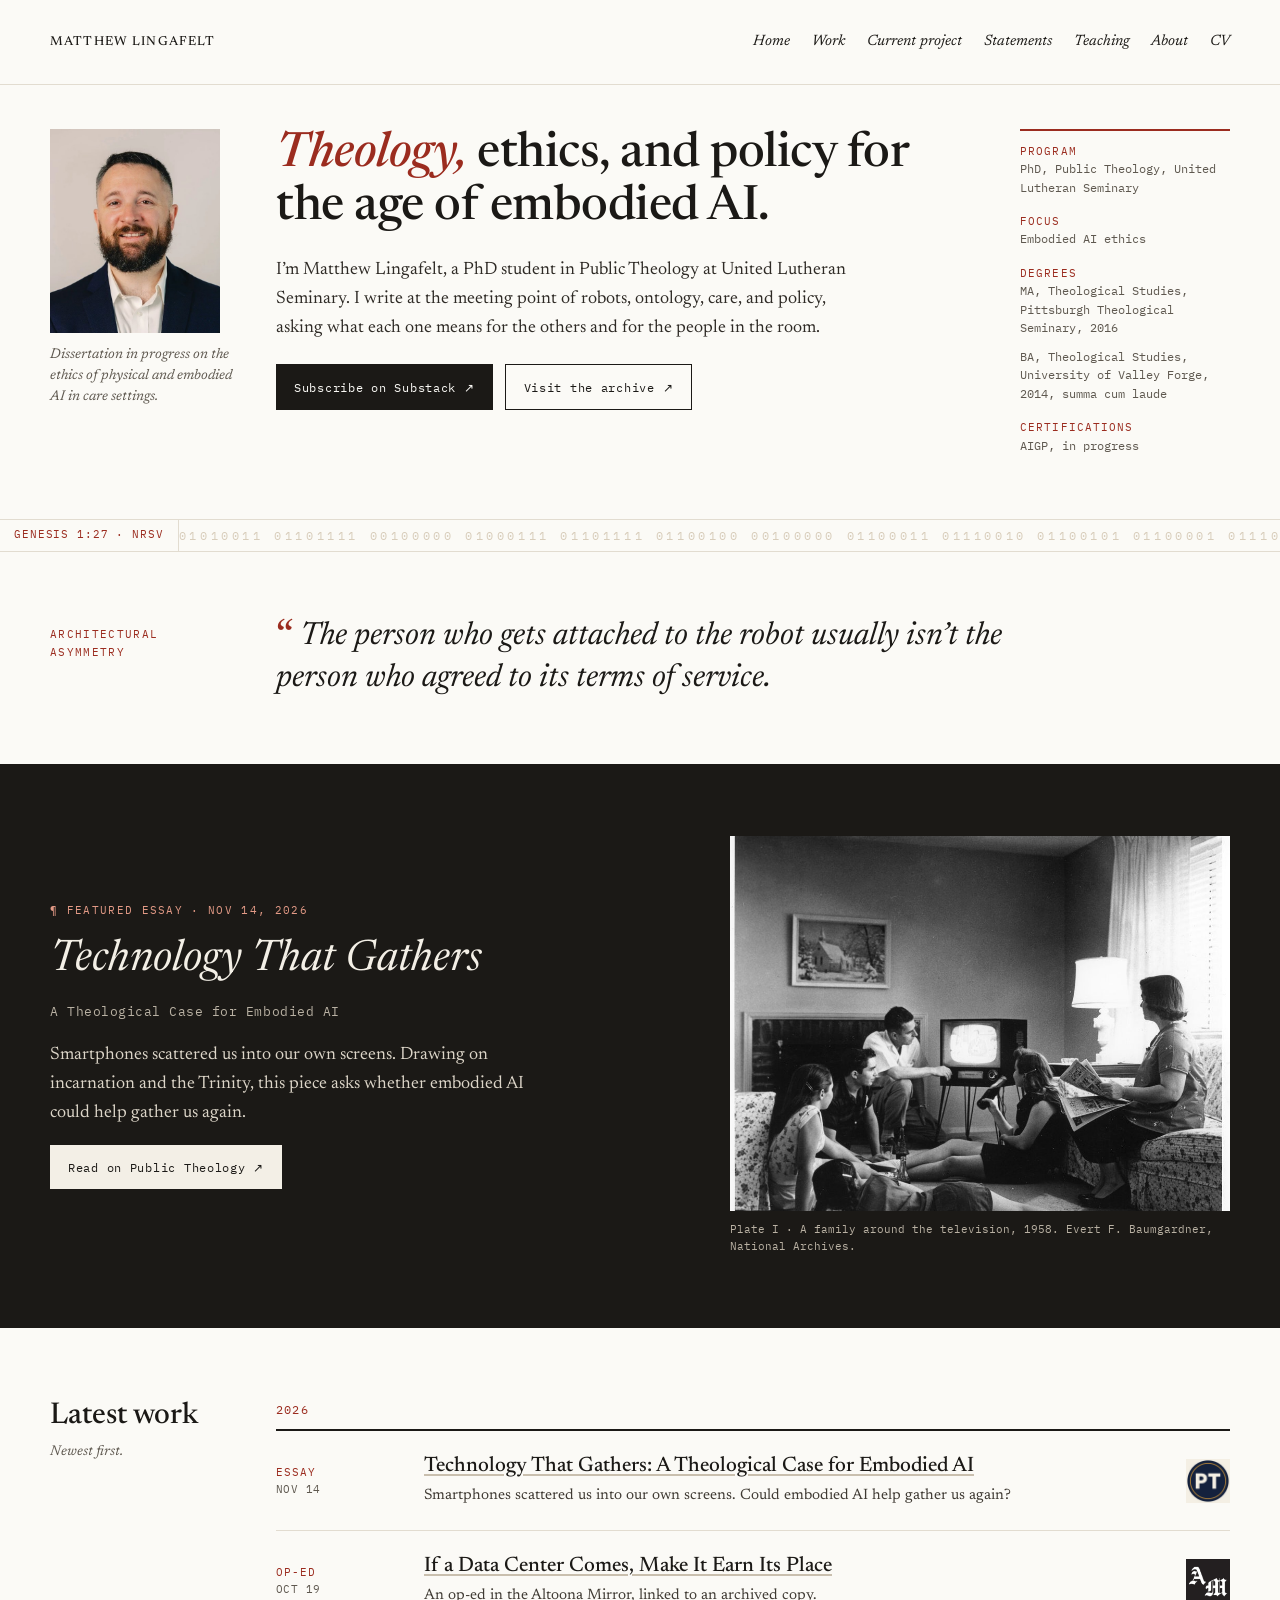
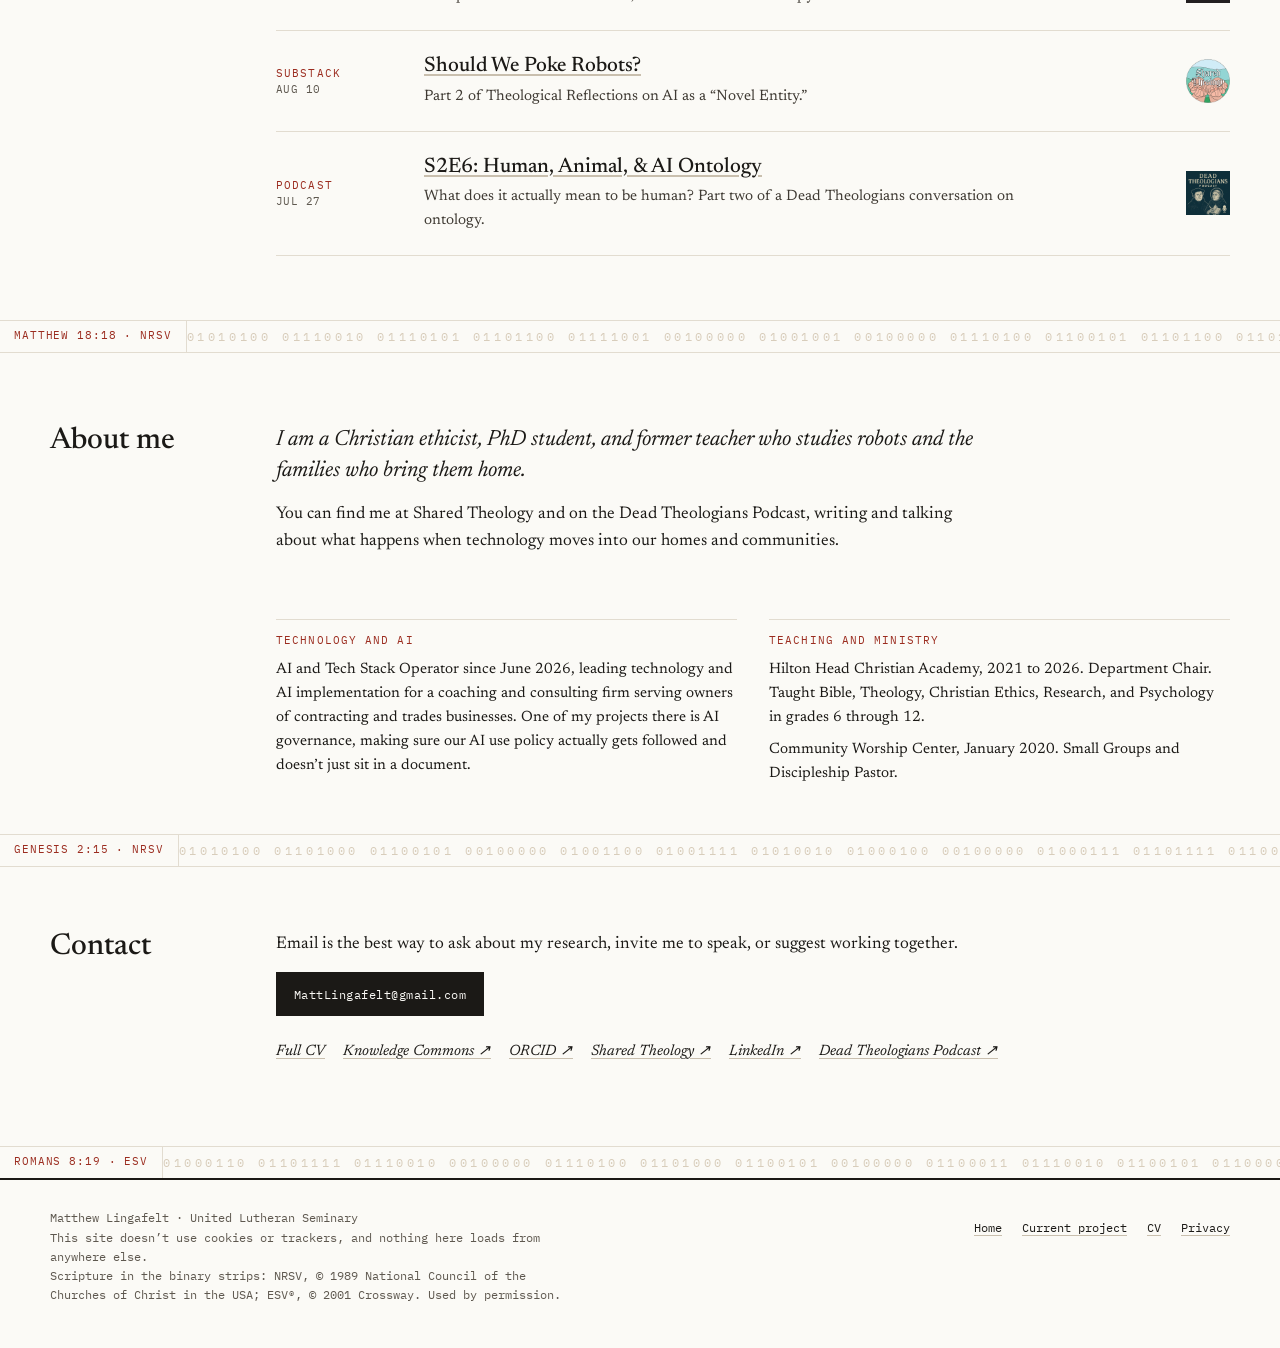
==== commit bdf06804: "Add Home to the top menu on every page Co-Authored-By: Claude Opus 5.5 <noreply@anthropic.com>" ====
--- a/index.html
+++ b/index.html
@@ -73,6 +73,7 @@
     <div style="max-width: 1180px; margin: 0 auto; padding: 18px 32px; display: flex; flex-wrap: wrap; align-items: baseline; justify-content: space-between; gap: 8px 32px">
       <a href="#top" style="text-decoration: none; font-size: 19px; font-weight: 500; letter-spacing: 0.06em; font-variant-caps: all-small-caps">Matthew Lingafelt</a>
       <nav aria-label="Main" style="display: flex; flex-wrap: wrap; gap: 4px 22px; font-size: 15px; font-style: italic">
+        <a href="/" style="text-decoration: none; padding-block: 12px">Home</a>
         <a href="#work" style="text-decoration: none; padding-block: 12px">Work</a>
         <a href="/current-project" style="text-decoration: none; padding-block: 12px">Current project</a>
         <a href="/statements" style="text-decoration: none; padding-block: 12px">Statements</a>
@@ -184,7 +185,7 @@
             <article style="display: flex; flex-wrap: wrap; align-items: center; gap: 8px 28px; padding: 22px 0; border-bottom: 1px solid #E2DCD0">
               <div style="flex: 0 0 120px; font-family: 'IBM Plex Mono', monospace; font-size: 11px; letter-spacing: 0.1em; text-transform: uppercase; color: #9B2C1F; line-height: 1.5">Podcast<br><span style="color: #5E584F; letter-spacing: 0.04em">Jul 27</span></div>
               <div style="flex: 1 1 320px; min-width: 0">
-                <h3 style="margin: 0; font-size: 21px; font-weight: 500; line-height: 1.3"><a href="https://podcasts.apple.com/us/podcast/s2e6-human-animal-ai-ontology/id1827605936?i=1000778525768">S2E6: Human, Animal, &amp; AI Ontology</a></h3>
+                <h3 style="margin: 0; font-size: 21px; font-weight: 500; line-height: 1.3"><a href="https://open.spotify.com/episode/600TejBLlcFMEt5HhEYdzs">S2E6: Human, Animal, &amp; AI Ontology</a></h3>
                 <p style="margin: 4px 0 0; font-size: 15px; color: #3F3A33">What does it actually mean to be human? Part two of a Dead Theologians conversation on ontology.</p>
               </div>
               <div style="flex: 0 0 130px; display: flex; justify-content: flex-end">
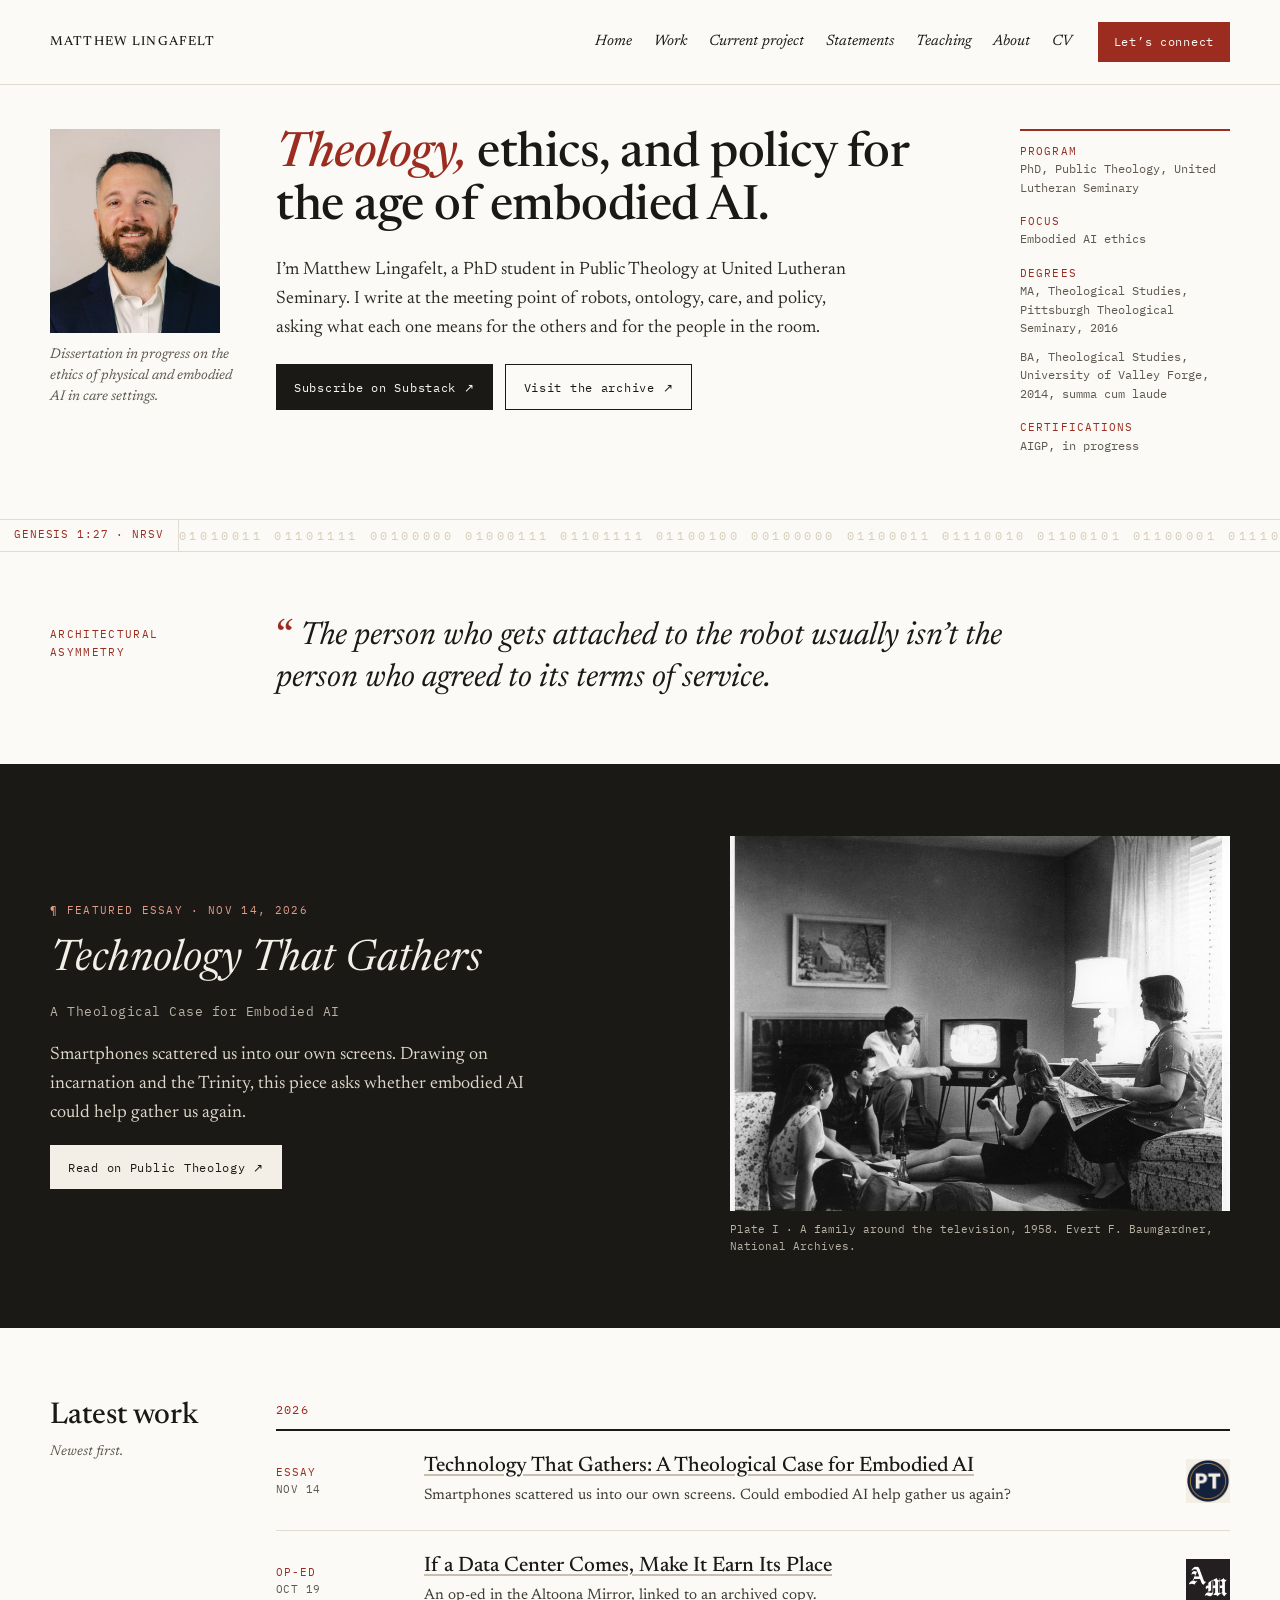
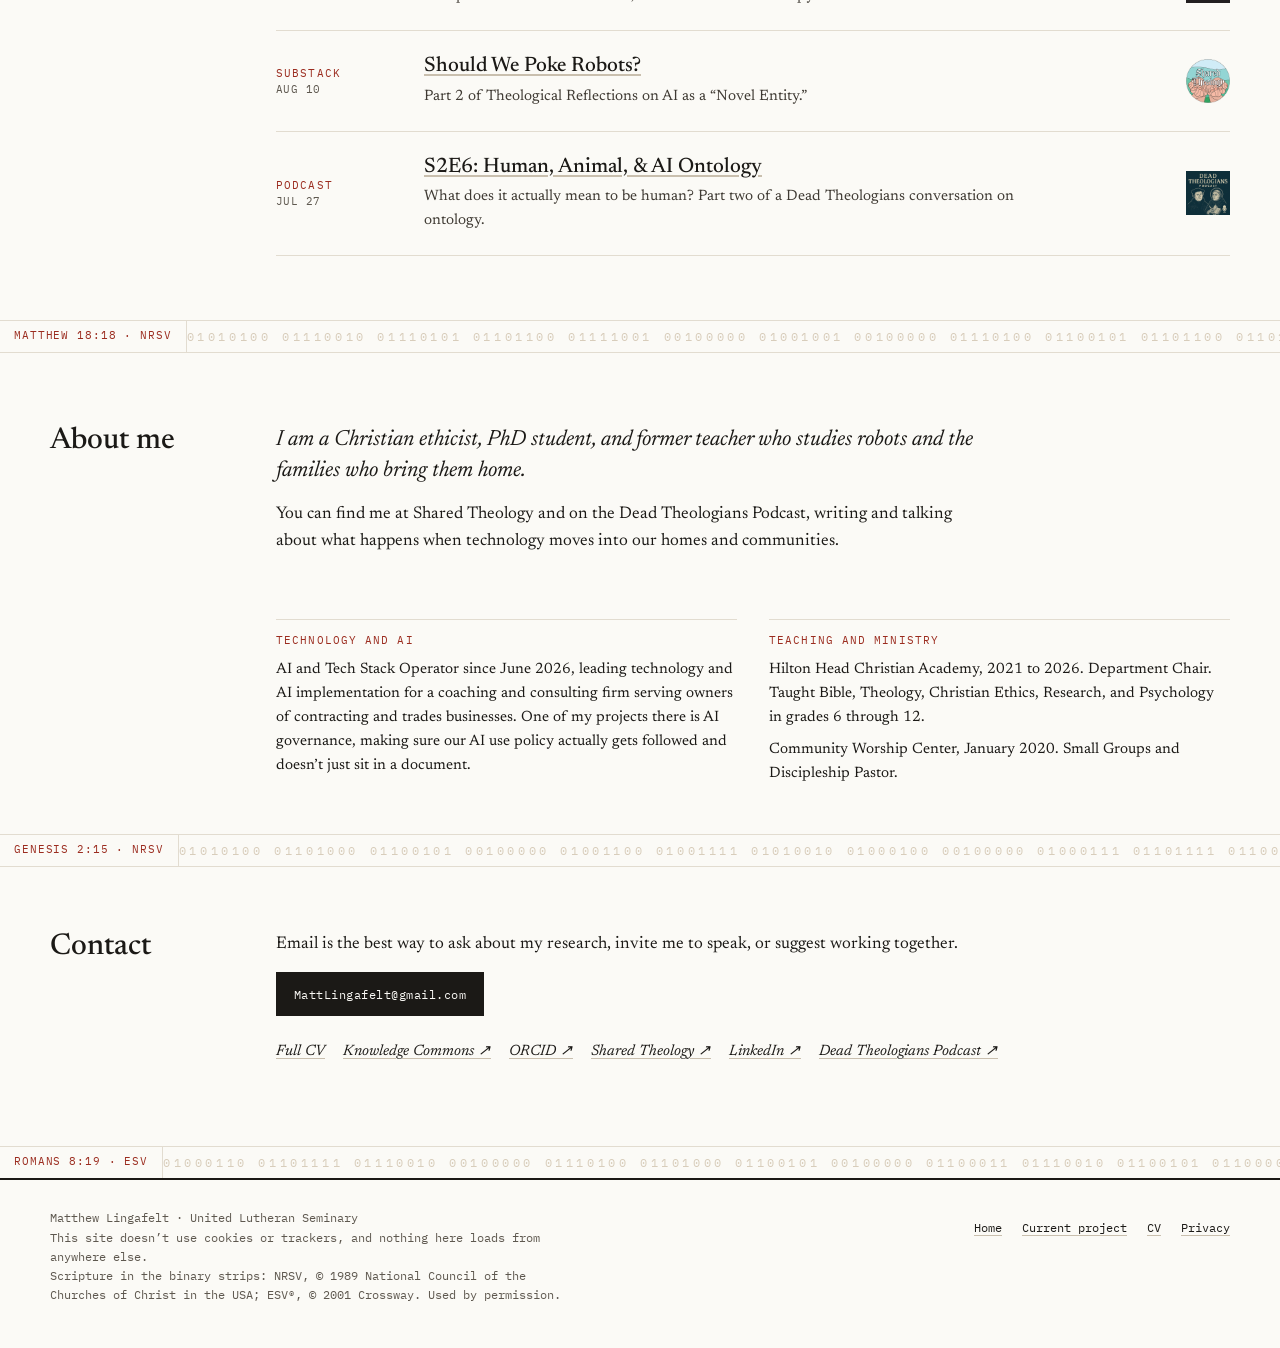
==== commit 7e90fa72: "Add a red Let's connect button to the top menu Co-Authored-By: Claude Opus 5.5 <noreply@anthropic.co" ====
--- a/index.html
+++ b/index.html
@@ -21,6 +21,7 @@
 body{margin:0;background:#FBFAF6}
 a{color:#1B1916;text-decoration-color:#C9BFAE;text-underline-offset:3px}
 a:hover{color:#9B2C1F}
+.connect:hover,.connect:focus-visible{color:#FBFAF6;background:#7A2216}
 @keyframes binL{from{transform:translateX(0)}to{transform:translateX(-50%)}}
 @keyframes binR{from{transform:translateX(-50%)}to{transform:translateX(0)}}
 .bin-track{display:flex;width:max-content;white-space:nowrap}
@@ -80,6 +81,7 @@
         <a href="/teaching" style="text-decoration: none; padding-block: 12px">Teaching</a>
         <a href="/about" style="text-decoration: none; padding-block: 12px">About</a>
         <a href="/cv" style="text-decoration: none; padding-block: 12px">CV</a>
+        <a href="/#contact" class="connect" style="display: inline-flex; align-items: center; align-self: center; min-height: 40px; padding: 0 16px; margin-left: 4px; background: #9B2C1F; color: #FBFAF6; text-decoration: none; font-family: 'IBM Plex Mono', monospace; font-style: normal; font-size: 12px; letter-spacing: 0.06em">Let’s connect</a>
       </nav>
     </div>
   </header>
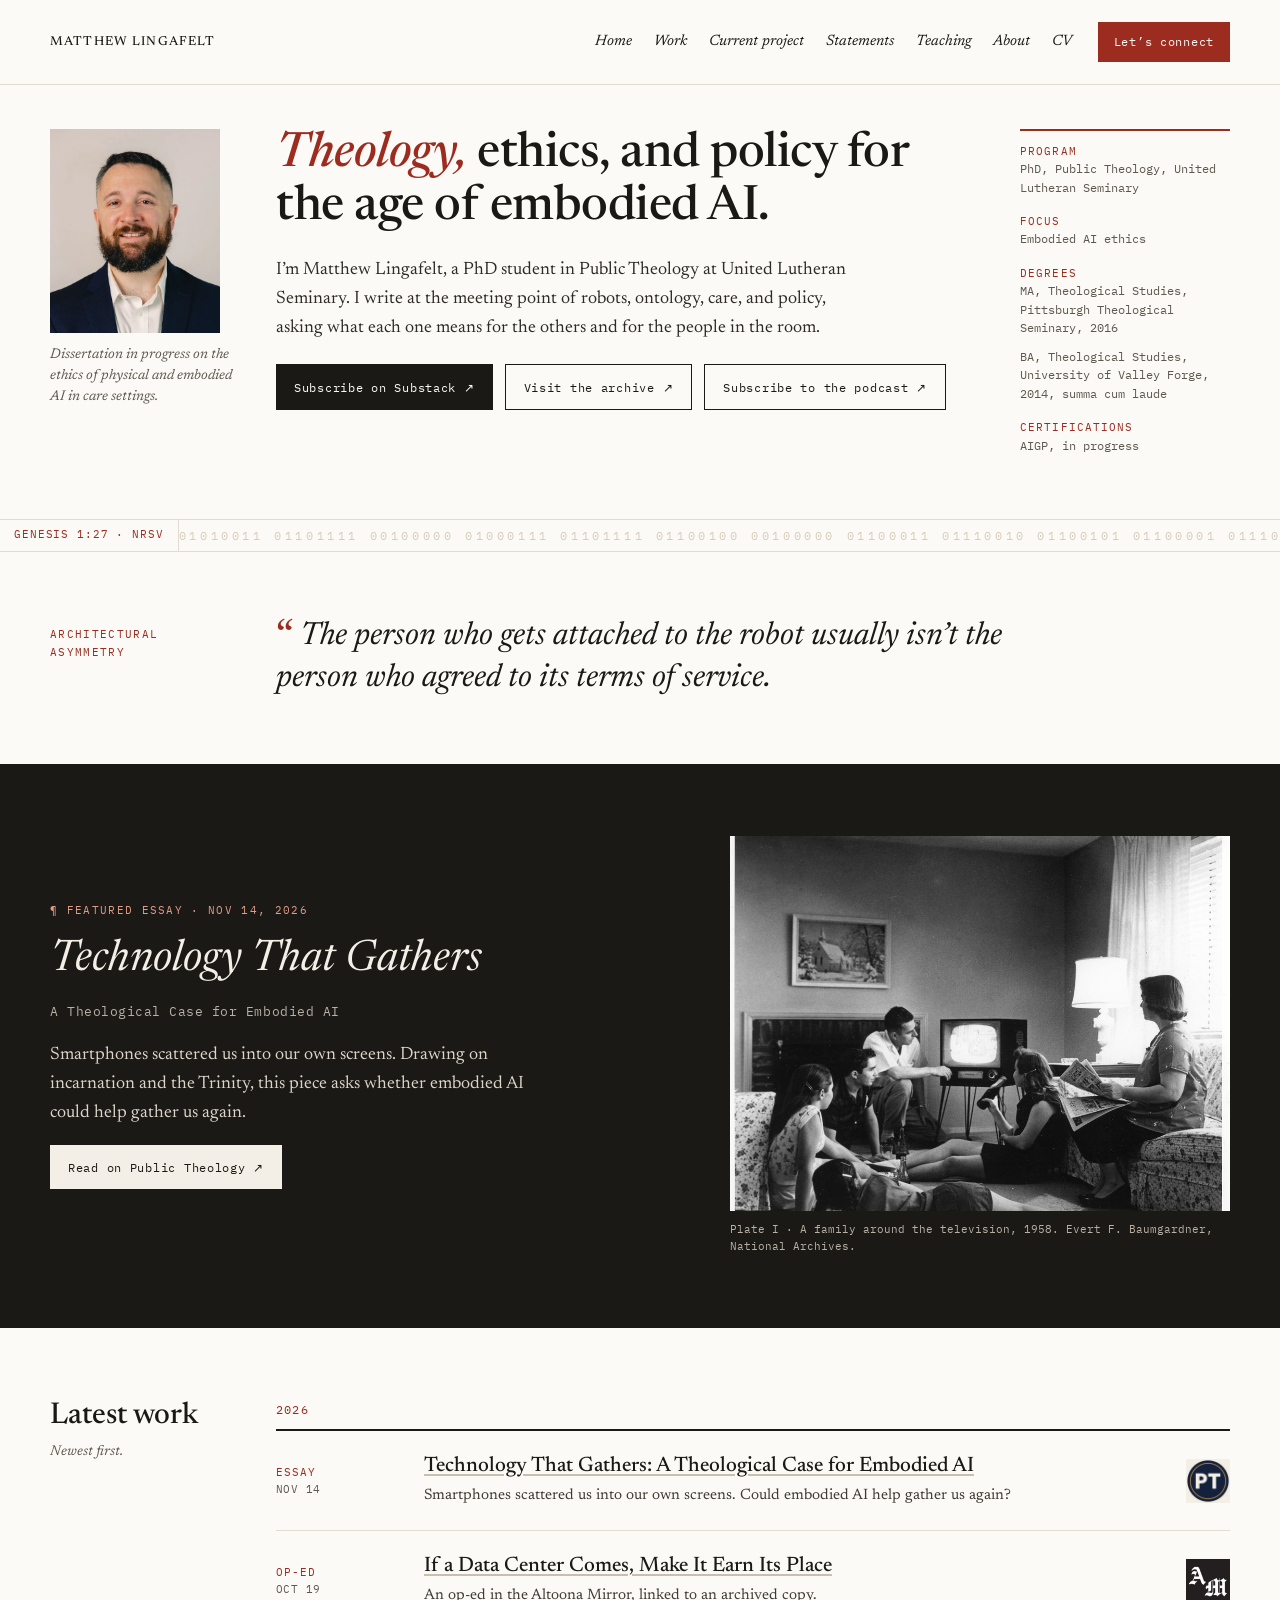
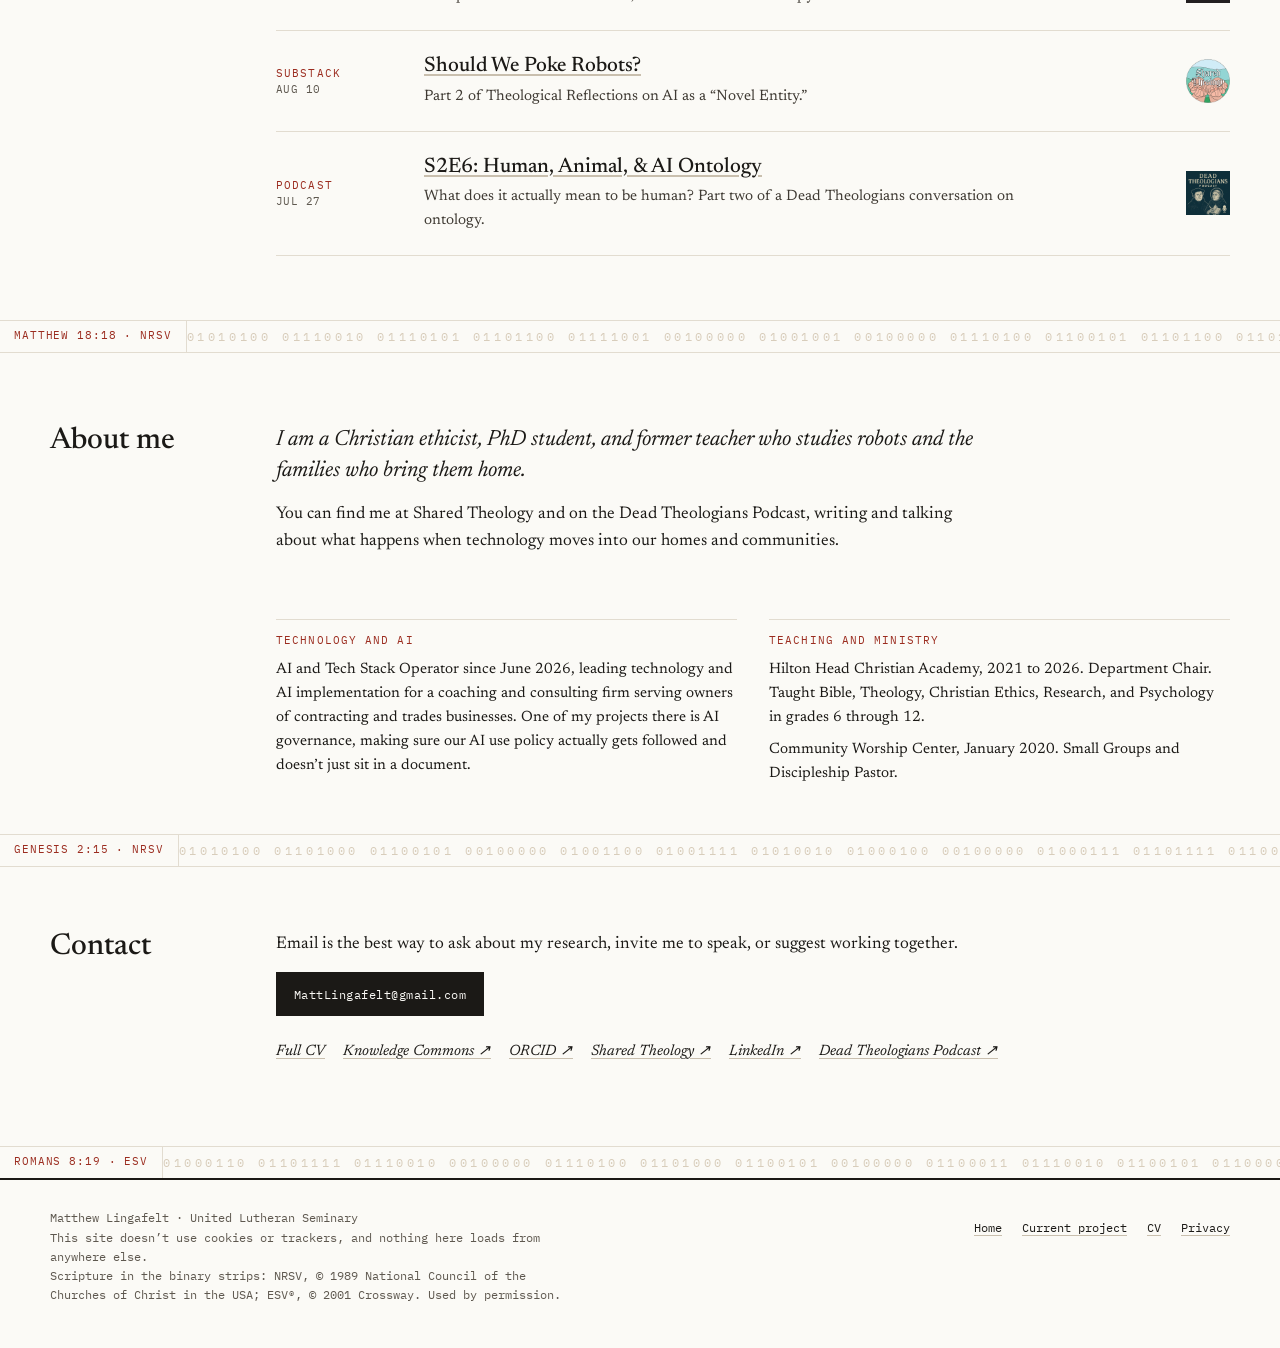
==== commit 04842cea: "Home: add a Subscribe to the podcast button Co-Authored-By: Claude Opus 5.5 <noreply@anthropic.com>" ====
--- a/index.html
+++ b/index.html
@@ -99,6 +99,7 @@
           <div style="display: flex; flex-wrap: wrap; gap: 12px">
             <a href="https://sharedtheology.substack.com" style="display: inline-flex; align-items: center; min-height: 44px; padding: 0 18px; background: #1B1916; color: #FBFAF6; text-decoration: none; font-family: 'IBM Plex Mono', monospace; font-size: 12px; letter-spacing: 0.06em">Subscribe on Substack ↗</a>
             <a href="https://whoagreed.hcommons.org" style="display: inline-flex; align-items: center; min-height: 44px; padding: 0 18px; border: 1px solid #1B1916; text-decoration: none; font-family: 'IBM Plex Mono', monospace; font-size: 12px; letter-spacing: 0.06em">Visit the archive ↗</a>
+            <a href="https://open.spotify.com/show/0AvS3p5VxiqDYNdGbd88li" style="display: inline-flex; align-items: center; min-height: 44px; padding: 0 18px; border: 1px solid #1B1916; text-decoration: none; font-family: 'IBM Plex Mono', monospace; font-size: 12px; letter-spacing: 0.06em">Subscribe to the podcast ↗</a>
           </div>
         </div>
         <aside aria-label="At a glance" style="flex: 1 1 190px; max-width: 210px; font-family: 'IBM Plex Mono', monospace; font-size: 12px; line-height: 1.55; color: #5E584F; display: flex; flex-direction: column; gap: 16px; padding-top: 12px; border-top: 2px solid #9B2C1F; align-self: flex-start">
